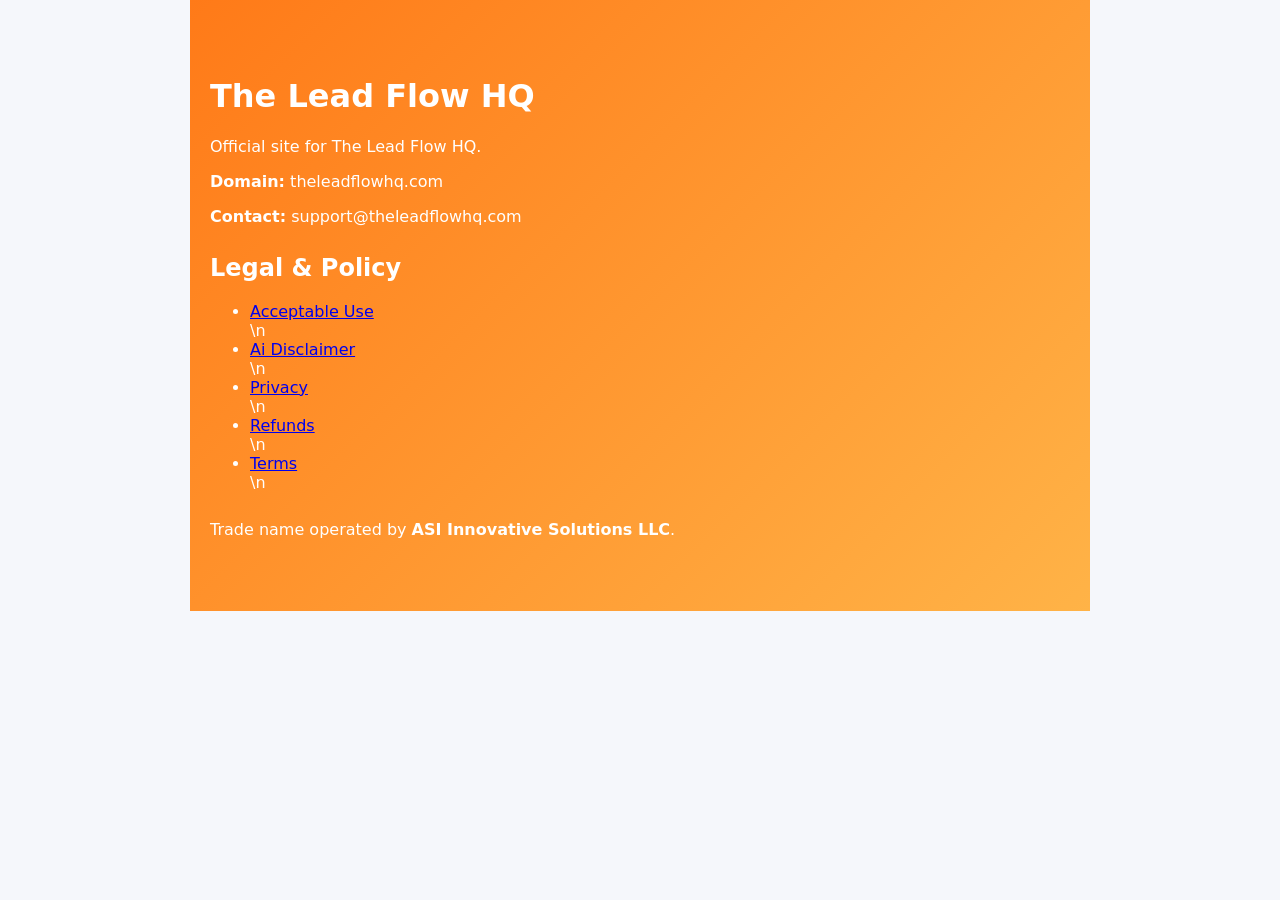
==== index.html @ bad64966 "chore: publish B14 site with legal pages" ====
<!doctype html>
<html lang="en">
<head>
  <meta charset="utf-8" />
  <meta name="viewport" content="width=device-width, initial-scale=1" />
  <title>The Lead Flow HQ</title>
  <meta name="description" content="The Lead Flow HQ official website." />
  <link rel="stylesheet" href="styles.css" />
</head>
<body>
  <main class="hero" style="max-width:900px;margin:0 auto;padding:56px 20px;">
    <h1>The Lead Flow HQ</h1>
    <p class="lead">Official site for The Lead Flow HQ.</p>
    <p><strong>Domain:</strong> theleadflowhq.com</p>
    <p><strong>Contact:</strong> support@theleadflowhq.com</p>
    <section style="margin-top:28px;">
      <h2>Legal & Policy</h2>
      <ul>
        <li><a href="acceptable-use.html">Acceptable Use</a></li>\n        <li><a href="ai-disclaimer.html">Ai Disclaimer</a></li>\n        <li><a href="privacy.html">Privacy</a></li>\n        <li><a href="refunds.html">Refunds</a></li>\n        <li><a href="terms.html">Terms</a></li>\n      </ul>
    </section>
    <section style="margin-top:28px;">
      <p>Trade name operated by <strong>ASI Innovative Solutions LLC</strong>.</p>
    </section>
  </main>
</body>
</html>
---- styles.css ----
:root {
  --bg: #f5f7fb;
  --dark: #0f172a;
  --accent: #ff7a18;
  --accent-2: #ffb347;
  --muted: #5c647a;
  --card: #ffffff;
}
* {
  box-sizing: border-box;
}
body {
  margin: 0;
  font-family: "Inter", "Segoe UI", system-ui, -apple-system, sans-serif;
  background: var(--bg);
  color: var(--dark);
}
.container {
  width: min(1100px, 92vw);
  margin: 0 auto;
}
.hero {
  background: linear-gradient(135deg, var(--accent) 0%, var(--accent-2) 100%);
  color: white;
  padding: 4rem 0 3rem;
}
.hero__inner {
  display: grid;
  grid-template-columns: repeat(auto-fit, minmax(260px, 1fr));
  gap: 2rem;
  align-items: center;
}
.hero__card {
  background: rgba(255, 255, 255, 0.12);
  border-radius: 1rem;
  padding: 1.5rem;
  backdrop-filter: blur(6px);
}
.hero__card ul {
  list-style: none;
  padding: 0;
  margin: 0;
}
.hero__card li + li {
  margin-top: 0.75rem;
}
.eyebrow {
  text-transform: uppercase;
  letter-spacing: 0.12em;
  font-size: 0.75rem;
  margin: 0 0 0.5rem;
  opacity: 0.85;
}
.lede {
  font-size: 1.2rem;
  line-height: 1.6;
  max-width: 48ch;
}
.cta-row {
  display: flex;
  gap: 0.75rem;
  flex-wrap: wrap;
  margin-top: 1.5rem;
}
.btn {
  display: inline-flex;
  align-items: center;
  justify-content: center;
  padding: 0.85rem 1.5rem;
  border-radius: 999px;
  font-weight: 600;
  background: white;
  color: var(--dark);
  text-decoration: none;
  border: 2px solid transparent;
}
.btn--ghost {
  background: transparent;
  color: white;
  border-color: rgba(255, 255, 255, 0.6);
}
.section {
  padding: 3.5rem 0;
}
.section--alt {
  background: white;
}
.cards {
  display: grid;
  grid-template-columns: repeat(auto-fit, minmax(220px, 1fr));
  gap: 1.5rem;
}
.cards article {
  background: white;
  border-radius: 1rem;
  padding: 1.5rem;
  box-shadow: 0 20px 40px rgb(15 23 42 / 0.08);
}
.cards ul {
  padding-left: 1.2rem;
}
.split {
  display: grid;
  gap: 2rem;
  grid-template-columns: repeat(auto-fit, minmax(280px, 1fr));
  align-items: start;
}
.panel {
  background: var(--card);
  border-radius: 1rem;
  padding: 1.5rem;
  box-shadow: 0 16px 30px rgb(15 23 42 / 0.08);
}
.panel ul {
  padding-left: 1.2rem;
}
.muted {
  color: var(--muted);
  font-size: 0.9rem;
}
.footer {
  background: var(--dark);
  color: white;
  padding: 2.5rem 0;
}
.footer__inner {
  display: flex;
  flex-wrap: wrap;
  justify-content: space-between;
  gap: 1rem;
  align-items: center;
}
.footer__nav {
  display: flex;
  gap: 1rem;
}
.footer__nav a {
  color: white;
  text-decoration: none;
  font-weight: 600;
}
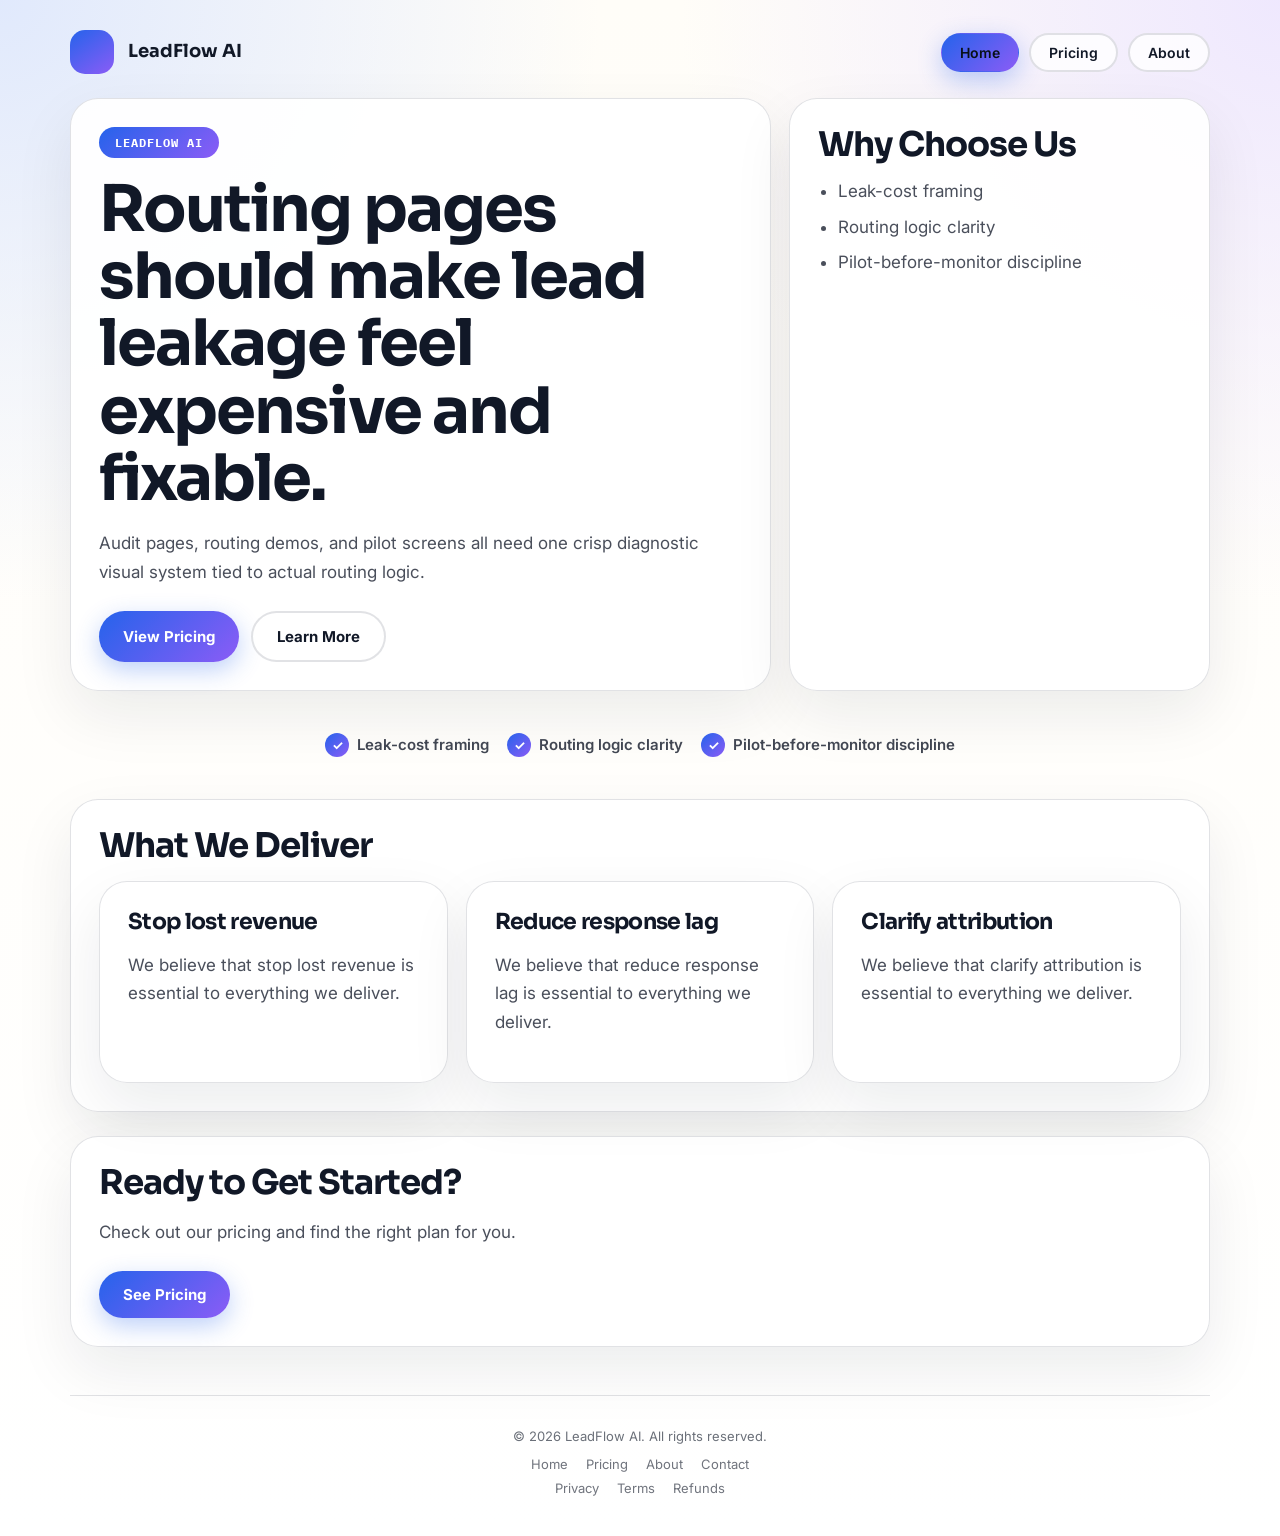
==== commit b3fc33b6: "Deploy professional site update — 2026-04-03T04:42:02Z" ====
--- a/index.html
+++ b/index.html
@@ -3,24 +3,77 @@
 <head>
   <meta charset="utf-8" />
   <meta name="viewport" content="width=device-width, initial-scale=1" />
-  <title>The Lead Flow HQ</title>
-  <meta name="description" content="The Lead Flow HQ official website." />
-  <link rel="stylesheet" href="styles.css" />
+  <title>LeadFlow AI | Home</title>
+  <meta name="description" content="Audit pages, routing demos, and pilot screens all need one crisp diagnostic visual system tied to actual routing logic." />
+  <meta property="og:title" content="LeadFlow AI | Home" />
+  <meta property="og:description" content="Audit pages, routing demos, and pilot screens all need one crisp diagnostic visual system tied to actual routing logic." />
+  <meta property="og:type" content="website" />
+  <meta property="og:url" content="https://theleadflowhq.com/" />
+  <link rel="preconnect" href="https://fonts.googleapis.com" /><link rel="preconnect" href="https://fonts.gstatic.com" crossorigin /><link href="https://fonts.googleapis.com/css2?family=Sora:wght@400;500;600;700;800&family=Inter:wght@400;500;600;700;800&family=IBM+Plex+Mono:wght@400;500;600;700;800&display=swap" rel="stylesheet" />
+  <link rel="stylesheet" href="./styles.css" />
+  
 </head>
 <body>
-  <main class="hero" style="max-width:900px;margin:0 auto;padding:56px 20px;">
-    <h1>The Lead Flow HQ</h1>
-    <p class="lead">Official site for The Lead Flow HQ.</p>
-    <p><strong>Domain:</strong> theleadflowhq.com</p>
-    <p><strong>Contact:</strong> support@theleadflowhq.com</p>
-    <section style="margin-top:28px;">
-      <h2>Legal & Policy</h2>
-      <ul>
-        <li><a href="acceptable-use.html">Acceptable Use</a></li>\n        <li><a href="ai-disclaimer.html">Ai Disclaimer</a></li>\n        <li><a href="privacy.html">Privacy</a></li>\n        <li><a href="refunds.html">Refunds</a></li>\n        <li><a href="terms.html">Terms</a></li>\n      </ul>
+  <main class="page">
+    <header class="header">
+      <a class="brand" href="./index.html">
+        <span class="brand-mark"></span>
+        <span class="brand-copy">
+          <strong>LeadFlow AI</strong>
+        </span>
+      </a>
+      <nav class="nav">
+        <a class='button primary' href='index.html'>Home</a>
+        <a class='button ghost' href='offer.html'>Pricing</a>
+        <a class='button ghost' href='channels.html'>About</a>
+      </nav>
+    </header>
+    
+    <section class="hero">
+      <article class="hero-card">
+        <div class="eyebrow">LeadFlow AI</div>
+        <h1>Routing pages should make lead leakage feel expensive and fixable.</h1>
+        <p>Audit pages, routing demos, and pilot screens all need one crisp diagnostic visual system tied to actual routing logic.</p>
+        <div class="actions">
+          <a class="button primary" href="./offer.html">View Pricing</a>
+          <a class="button ghost" href="./channels.html">Learn More</a>
+        </div>
+      </article>
+      <aside class="hero-card">
+        <h2>Why Choose Us</h2>
+        <ul><li>Leak-cost framing</li><li>Routing logic clarity</li><li>Pilot-before-monitor discipline</li></ul>
+      </aside>
     </section>
-    <section style="margin-top:28px;">
-      <p>Trade name operated by <strong>ASI Innovative Solutions LLC</strong>.</p>
+    <section class="trust-strip"><div class='trust-badge'><span class='trust-icon'>&#10003;</span> Leak-cost framing</div><div class='trust-badge'><span class='trust-icon'>&#10003;</span> Routing logic clarity</div><div class='trust-badge'><span class='trust-icon'>&#10003;</span> Pilot-before-monitor discipline</div></section>
+    <section class="panel" style="margin-top:24px;">
+      <h2>What We Deliver</h2>
+      <div class="grid-three" style="margin-top:18px;">
+        <article class='offer-card'><h3>Stop lost revenue</h3><p>We believe that stop lost revenue is essential to everything we deliver.</p></article><article class='offer-card'><h3>Reduce response lag</h3><p>We believe that reduce response lag is essential to everything we deliver.</p></article><article class='offer-card'><h3>Clarify attribution</h3><p>We believe that clarify attribution is essential to everything we deliver.</p></article>
+      </div>
     </section>
+    <section class="panel" style="margin-top:24px;">
+      <h2>Ready to Get Started?</h2>
+      <p>Check out our pricing and find the right plan for you.</p>
+      <div class="actions">
+        <a class="button primary" href="./offer.html">See Pricing</a>
+      </div>
+    </section>
+    
+    <footer class="site-footer">
+      <div class="footer-note">&copy; 2026 LeadFlow AI. All rights reserved.</div>
+      <div class="footer-links">
+        <a href="./index.html">Home</a>
+        <a href="./offer.html">Pricing</a>
+        <a href="./channels.html">About</a>
+        <a href='mailto:support@theleadflowhq.com'>Contact</a>
+      </div>
+      <div class="footer-links" style="margin-top:8px;">
+        <a href="./privacy.html">Privacy</a>
+        <a href="./terms.html">Terms</a>
+        <a href="./refunds.html">Refunds</a>
+      </div>
+    </footer>
   </main>
+  
 </body>
-</html>
+</html>
--- a/styles.css
+++ b/styles.css
@@ -1,141 +1,85 @@
+
 :root {
-  --bg: #f5f7fb;
-  --dark: #0f172a;
-  --accent: #ff7a18;
-  --accent-2: #ffb347;
-  --muted: #5c647a;
-  --card: #ffffff;
+  --primary: #2563EB;
+  --secondary: #8B5CF6;
+  --accent: #10B981;
+  --ink: #111827;
+  --surface: #F8FAFC;
+  --line: rgba(15, 23, 42, 0.12);
+  --display: 'Sora', 'Avenir Next', 'Segoe UI', sans-serif;
+  --body: 'Inter', 'Avenir Next', 'Segoe UI', sans-serif;
+  --accent-font: 'IBM Plex Mono', 'Avenir Next', 'Segoe UI', sans-serif;
 }
-* {
-  box-sizing: border-box;
-}
+* { box-sizing: border-box; }
 body {
   margin: 0;
-  font-family: "Inter", "Segoe UI", system-ui, -apple-system, sans-serif;
-  background: var(--bg);
-  color: var(--dark);
+  font-family: var(--body);
+  color: var(--ink);
+  background:
+    radial-gradient(circle at 0% 0%, color-mix(in srgb, var(--primary) 14%, white), transparent 30%),
+    radial-gradient(circle at 100% 0%, color-mix(in srgb, var(--secondary) 14%, white), transparent 30%),
+    linear-gradient(180deg, #fffdf8, #ffffff);
 }
-.container {
-  width: min(1100px, 92vw);
-  margin: 0 auto;
+a { color: inherit; }
+.page { max-width: 1180px; margin: 0 auto; padding: 24px 20px 40px; }
+.header { display: flex; flex-wrap: wrap; align-items: center; justify-content: space-between; gap: 12px; padding: 6px 0 24px; }
+.brand { display: flex; align-items: center; gap: 14px; text-decoration: none; }
+.brand-mark { width: 44px; height: 44px; border-radius: 15px; background: linear-gradient(145deg, var(--primary), var(--secondary)); flex-shrink: 0; }
+.brand-copy strong { display: block; font-family: var(--display); font-size: 18px; line-height: 1.2; }
+.nav { display: flex; flex-wrap: wrap; gap: 10px; }
+.nav a { border: 1px solid var(--line); border-radius: 999px; padding: 9px 18px; text-decoration: none; font-size: 14px; font-weight: 600; background: rgba(255,255,255,0.84); transition: all 0.2s ease; }
+.nav a:hover { background: var(--primary); color: white; border-color: var(--primary); }
+.nav a.button.primary { background: linear-gradient(135deg, var(--primary), var(--secondary)); color: #081018; border-color: transparent; }
+.hero,
+.grid-two,
+.grid-three,
+.offer-grid { display: grid; gap: 18px; }
+.hero { grid-template-columns: minmax(0, 1.25fr) minmax(280px, 0.75fr); align-items: stretch; }
+.grid-two { grid-template-columns: repeat(2, minmax(0, 1fr)); }
+.grid-three { grid-template-columns: repeat(3, minmax(0, 1fr)); }
+.offer-grid { grid-template-columns: repeat(auto-fit, minmax(260px, 1fr)); }
+.panel,
+.hero-card,
+.offer-card { border: 1px solid var(--line); border-radius: 28px; background: rgba(255,255,255,0.92); box-shadow: 0 24px 60px rgba(15,23,42,0.08); }
+.hero-card,
+.panel,
+.offer-card { padding: 28px; }
+.offer-card { transition: transform 0.2s ease, box-shadow 0.2s ease; }
+.offer-card:hover { transform: translateY(-4px); box-shadow: 0 32px 80px rgba(15,23,42,0.14); }
+.eyebrow { display: inline-flex; border-radius: 999px; padding: 8px 16px; background: linear-gradient(135deg, var(--primary), var(--secondary)); color: #fff; font-family: var(--accent-font); font-size: 12px; font-weight: 700; letter-spacing: 0.08em; text-transform: uppercase; }
+h1, h2, h3 { margin: 0; font-family: var(--display); line-height: 1.05; letter-spacing: -0.03em; }
+h1 { margin-top: 18px; font-size: clamp(36px, 6vw, 64px); max-width: 16ch; }
+h2 { font-size: clamp(24px, 4vw, 34px); }
+h3 { font-size: 22px; }
+p, li { color: color-mix(in srgb, var(--ink) 76%, white); line-height: 1.7; font-size: 17px; }
+.actions { display: flex; flex-wrap: wrap; gap: 12px; margin-top: 24px; }
+.button { display: inline-flex; align-items: center; justify-content: center; text-decoration: none; border-radius: 999px; padding: 14px 24px; font-weight: 700; font-size: 15px; cursor: pointer; border: none; transition: all 0.2s ease; }
+.button.primary { background: linear-gradient(135deg, var(--primary), var(--secondary)); color: #fff; box-shadow: 0 8px 24px color-mix(in srgb, var(--primary) 30%, transparent); }
+.button.primary:hover { transform: translateY(-2px); box-shadow: 0 12px 32px color-mix(in srgb, var(--primary) 40%, transparent); }
+.button.ghost { border: 2px solid var(--line); background: rgba(255,255,255,0.8); }
+.button.ghost:hover { border-color: var(--primary); color: var(--primary); }
+.trust-strip { display: flex; flex-wrap: wrap; gap: 18px; justify-content: center; margin-top: 24px; padding: 18px 0; }
+.trust-badge { display: flex; align-items: center; gap: 8px; font-size: 15px; font-weight: 600; color: color-mix(in srgb, var(--ink) 80%, white); }
+.trust-icon { display: inline-flex; align-items: center; justify-content: center; width: 24px; height: 24px; border-radius: 50%; background: linear-gradient(135deg, var(--primary), var(--secondary)); color: #fff; font-size: 13px; font-weight: 700; }
+.price { display: inline-block; margin: 16px 0 12px; padding: 10px 16px; border-radius: 999px; background: linear-gradient(135deg, color-mix(in srgb, var(--primary) 14%, white), color-mix(in srgb, var(--secondary) 14%, white)); font-family: var(--accent-font); font-size: 20px; font-weight: 700; letter-spacing: 0.02em; color: var(--ink); }
+.micro { font-size: 13px; color: color-mix(in srgb, var(--ink) 64%, white); }
+ul { margin: 14px 0 0; padding-left: 20px; }
+li + li { margin-top: 7px; }
+.site-footer { margin-top: 48px; padding: 32px 0 0; border-top: 1px solid var(--line); text-align: center; }
+.footer-note { font-size: 13px; color: color-mix(in srgb, var(--ink) 62%, white); }
+.footer-links { display: flex; flex-wrap: wrap; gap: 18px; justify-content: center; margin-top: 12px; }
+.footer-links a { font-size: 13px; color: color-mix(in srgb, var(--ink) 60%, white); text-decoration: none; }
+.footer-links a:hover { color: var(--primary); text-decoration: underline; }
+.checkout-tier { position: relative; }
+.buy-btn { width: 100%; font-size: 16px; padding: 16px 24px; }
+.buy-btn:disabled { opacity: 0.6; cursor: not-allowed; }
+@media (max-width: 960px) {
+  .hero, .grid-two, .grid-three { grid-template-columns: 1fr; }
+  h1 { max-width: none; }
 }
-.hero {
-  background: linear-gradient(135deg, var(--accent) 0%, var(--accent-2) 100%);
-  color: white;
-  padding: 4rem 0 3rem;
+@media (max-width: 720px) {
+  .page { padding: 18px 16px 32px; }
+  .hero-card, .panel, .offer-card { padding: 22px; border-radius: 24px; }
+  .button { width: 100%; }
+  .trust-strip { flex-direction: column; align-items: center; }
 }
-.hero__inner {
-  display: grid;
-  grid-template-columns: repeat(auto-fit, minmax(260px, 1fr));
-  gap: 2rem;
-  align-items: center;
-}
-.hero__card {
-  background: rgba(255, 255, 255, 0.12);
-  border-radius: 1rem;
-  padding: 1.5rem;
-  backdrop-filter: blur(6px);
-}
-.hero__card ul {
-  list-style: none;
-  padding: 0;
-  margin: 0;
-}
-.hero__card li + li {
-  margin-top: 0.75rem;
-}
-.eyebrow {
-  text-transform: uppercase;
-  letter-spacing: 0.12em;
-  font-size: 0.75rem;
-  margin: 0 0 0.5rem;
-  opacity: 0.85;
-}
-.lede {
-  font-size: 1.2rem;
-  line-height: 1.6;
-  max-width: 48ch;
-}
-.cta-row {
-  display: flex;
-  gap: 0.75rem;
-  flex-wrap: wrap;
-  margin-top: 1.5rem;
-}
-.btn {
-  display: inline-flex;
-  align-items: center;
-  justify-content: center;
-  padding: 0.85rem 1.5rem;
-  border-radius: 999px;
-  font-weight: 600;
-  background: white;
-  color: var(--dark);
-  text-decoration: none;
-  border: 2px solid transparent;
-}
-.btn--ghost {
-  background: transparent;
-  color: white;
-  border-color: rgba(255, 255, 255, 0.6);
-}
-.section {
-  padding: 3.5rem 0;
-}
-.section--alt {
-  background: white;
-}
-.cards {
-  display: grid;
-  grid-template-columns: repeat(auto-fit, minmax(220px, 1fr));
-  gap: 1.5rem;
-}
-.cards article {
-  background: white;
-  border-radius: 1rem;
-  padding: 1.5rem;
-  box-shadow: 0 20px 40px rgb(15 23 42 / 0.08);
-}
-.cards ul {
-  padding-left: 1.2rem;
-}
-.split {
-  display: grid;
-  gap: 2rem;
-  grid-template-columns: repeat(auto-fit, minmax(280px, 1fr));
-  align-items: start;
-}
-.panel {
-  background: var(--card);
-  border-radius: 1rem;
-  padding: 1.5rem;
-  box-shadow: 0 16px 30px rgb(15 23 42 / 0.08);
-}
-.panel ul {
-  padding-left: 1.2rem;
-}
-.muted {
-  color: var(--muted);
-  font-size: 0.9rem;
-}
-.footer {
-  background: var(--dark);
-  color: white;
-  padding: 2.5rem 0;
-}
-.footer__inner {
-  display: flex;
-  flex-wrap: wrap;
-  justify-content: space-between;
-  gap: 1rem;
-  align-items: center;
-}
-.footer__nav {
-  display: flex;
-  gap: 1rem;
-}
-.footer__nav a {
-  color: white;
-  text-decoration: none;
-  font-weight: 600;
-}
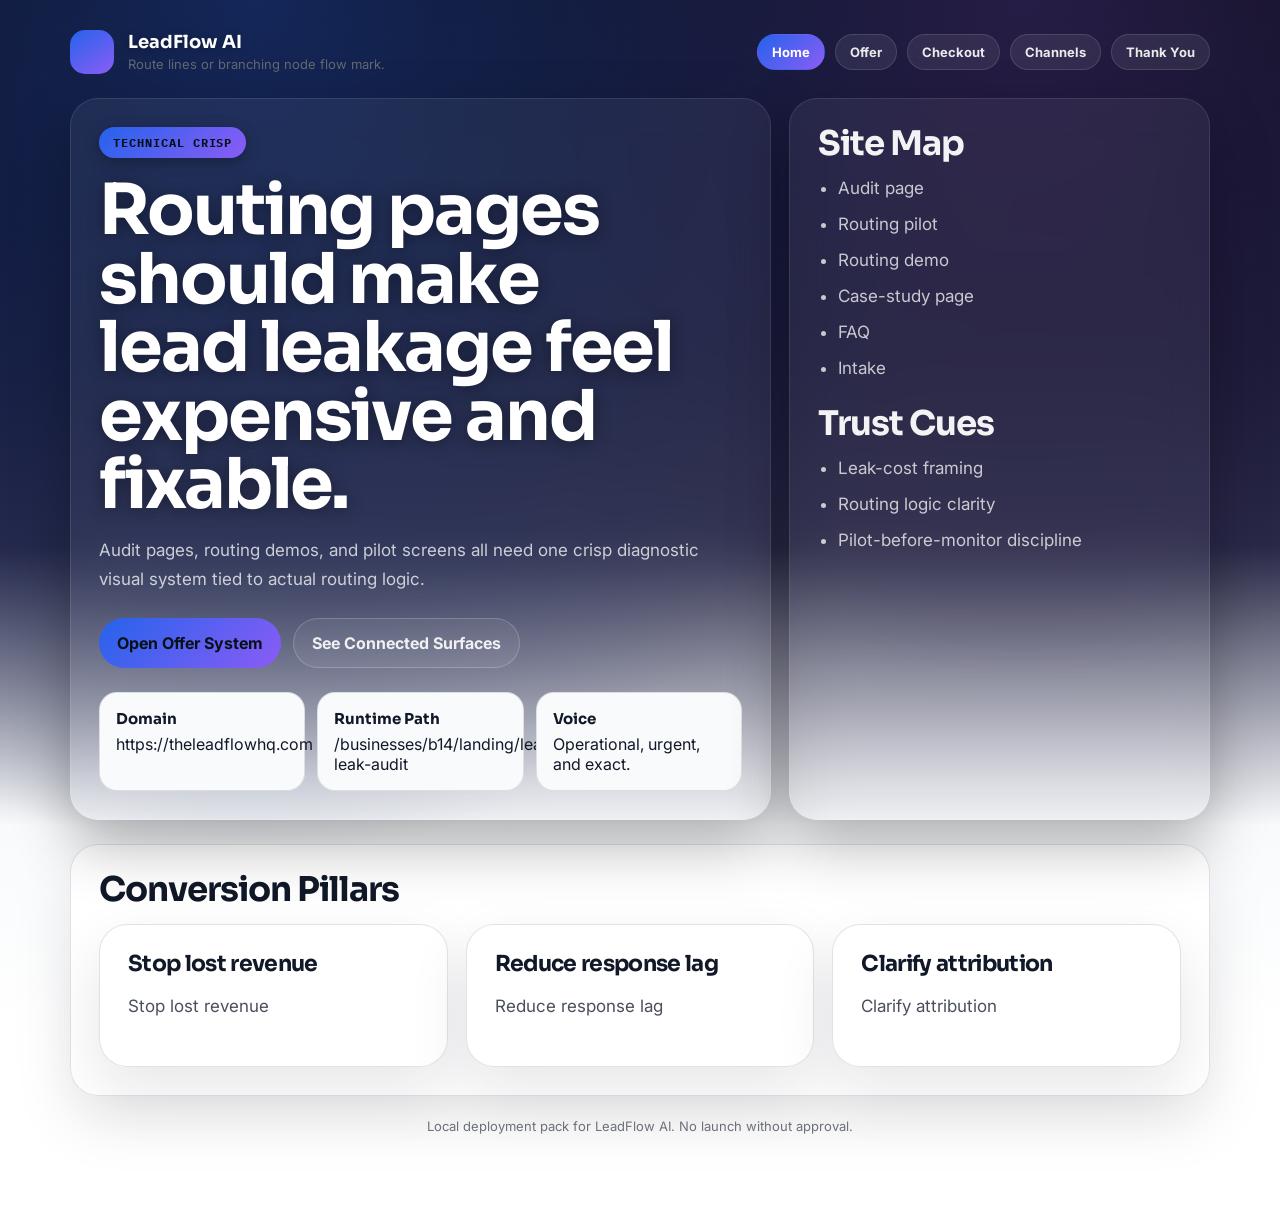
==== commit 865c6fcd: "Deploy theleadflowhq.com — ASI Network site update" ====
--- a/index.html
+++ b/index.html
@@ -1,17 +1,11 @@
 <!doctype html>
-<html lang="en">
+<html>
 <head>
   <meta charset="utf-8" />
   <meta name="viewport" content="width=device-width, initial-scale=1" />
   <title>LeadFlow AI | Home</title>
-  <meta name="description" content="Audit pages, routing demos, and pilot screens all need one crisp diagnostic visual system tied to actual routing logic." />
-  <meta property="og:title" content="LeadFlow AI | Home" />
-  <meta property="og:description" content="Audit pages, routing demos, and pilot screens all need one crisp diagnostic visual system tied to actual routing logic." />
-  <meta property="og:type" content="website" />
-  <meta property="og:url" content="https://theleadflowhq.com/" />
   <link rel="preconnect" href="https://fonts.googleapis.com" /><link rel="preconnect" href="https://fonts.gstatic.com" crossorigin /><link href="https://fonts.googleapis.com/css2?family=Sora:wght@400;500;600;700;800&family=Inter:wght@400;500;600;700;800&family=IBM+Plex+Mono:wght@400;500;600;700;800&display=swap" rel="stylesheet" />
   <link rel="stylesheet" href="./styles.css" />
-  
 </head>
 <body>
   <main class="page">
@@ -20,60 +14,90 @@
         <span class="brand-mark"></span>
         <span class="brand-copy">
           <strong>LeadFlow AI</strong>
+          <span>Route lines or branching node flow mark.</span>
         </span>
       </a>
       <nav class="nav">
         <a class='button primary' href='index.html'>Home</a>
-        <a class='button ghost' href='offer.html'>Pricing</a>
-        <a class='button ghost' href='channels.html'>About</a>
+        <a class='button ghost' href='offer.html'>Offer</a>
+        <a class='button ghost' href='checkout.html'>Checkout</a>
+        <a class='button ghost' href='channels.html'>Channels</a>
+        <a class='button ghost' href='thank-you.html'>Thank You</a>
       </nav>
     </header>
     
     <section class="hero">
       <article class="hero-card">
-        <div class="eyebrow">LeadFlow AI</div>
+        <div class="eyebrow">Technical Crisp</div>
         <h1>Routing pages should make lead leakage feel expensive and fixable.</h1>
         <p>Audit pages, routing demos, and pilot screens all need one crisp diagnostic visual system tied to actual routing logic.</p>
         <div class="actions">
-          <a class="button primary" href="./offer.html">View Pricing</a>
-          <a class="button ghost" href="./channels.html">Learn More</a>
+          <a class="button primary" href="./offer.html">Open Offer System</a>
+          <a class="button ghost" href="./channels.html">See Connected Surfaces</a>
+        </div>
+        <div class="meta">
+          <div class="meta-card">
+            <strong>Domain</strong>
+            <span>https://theleadflowhq.com</span>
+          </div>
+          <div class="meta-card">
+            <strong>Runtime Path</strong>
+            <span>/businesses/b14/landing/leadflow-leak-audit</span>
+          </div>
+          
+          <div class="meta-card">
+            <strong>Voice</strong>
+            <span>Operational, urgent, and exact.</span>
+          </div>
         </div>
       </article>
       <aside class="hero-card">
-        <h2>Why Choose Us</h2>
+        <h2>Site Map</h2>
+        <ul><li>Audit page</li><li>Routing pilot</li><li>Routing demo</li><li>Case-study page</li><li>FAQ</li><li>Intake</li></ul>
+        <h2 style="margin-top:24px;">Trust Cues</h2>
         <ul><li>Leak-cost framing</li><li>Routing logic clarity</li><li>Pilot-before-monitor discipline</li></ul>
       </aside>
     </section>
-    <section class="trust-strip"><div class='trust-badge'><span class='trust-icon'>&#10003;</span> Leak-cost framing</div><div class='trust-badge'><span class='trust-icon'>&#10003;</span> Routing logic clarity</div><div class='trust-badge'><span class='trust-icon'>&#10003;</span> Pilot-before-monitor discipline</div></section>
     <section class="panel" style="margin-top:24px;">
-      <h2>What We Deliver</h2>
+      <h2>Conversion Pillars</h2>
       <div class="grid-three" style="margin-top:18px;">
-        <article class='offer-card'><h3>Stop lost revenue</h3><p>We believe that stop lost revenue is essential to everything we deliver.</p></article><article class='offer-card'><h3>Reduce response lag</h3><p>We believe that reduce response lag is essential to everything we deliver.</p></article><article class='offer-card'><h3>Clarify attribution</h3><p>We believe that clarify attribution is essential to everything we deliver.</p></article>
-      </div>
-    </section>
-    <section class="panel" style="margin-top:24px;">
-      <h2>Ready to Get Started?</h2>
-      <p>Check out our pricing and find the right plan for you.</p>
-      <div class="actions">
-        <a class="button primary" href="./offer.html">See Pricing</a>
+        <article class='offer-card'><h3>Stop lost revenue</h3><p>Stop lost revenue</p></article><article class='offer-card'><h3>Reduce response lag</h3><p>Reduce response lag</p></article><article class='offer-card'><h3>Clarify attribution</h3><p>Clarify attribution</p></article>
       </div>
     </section>
     
-    <footer class="site-footer">
-      <div class="footer-note">&copy; 2026 LeadFlow AI. All rights reserved.</div>
-      <div class="footer-links">
-        <a href="./index.html">Home</a>
-        <a href="./offer.html">Pricing</a>
-        <a href="./channels.html">About</a>
-        <a href='mailto:support@theleadflowhq.com'>Contact</a>
-      </div>
-      <div class="footer-links" style="margin-top:8px;">
-        <a href="./privacy.html">Privacy</a>
-        <a href="./terms.html">Terms</a>
-        <a href="./refunds.html">Refunds</a>
-      </div>
-    </footer>
+    <div class="footer-note">Local deployment pack for LeadFlow AI. No launch without approval.</div>
   </main>
-  
+
+  <!-- ASI Analytics (lightweight, privacy-friendly) -->
+  <script>
+  (function(){
+    var bid = document.body.getAttribute('data-business-id') || 'unknown';
+    var page = location.pathname.split('/').pop() || 'index.html';
+    var key = 'asi_pv_' + bid;
+    try {
+      var data = JSON.parse(localStorage.getItem(key) || '{}');
+      data[page] = (data[page] || 0) + 1;
+      data._total = (data._total || 0) + 1;
+      data._last = new Date().toISOString();
+      data._ref = document.referrer || 'direct';
+      localStorage.setItem(key, JSON.stringify(data));
+    } catch(e) {}
+    // Beacon to analytics endpoint if configured
+    if (window.ASI_ANALYTICS_URL) {
+      var payload = JSON.stringify({
+        business_id: bid,
+        page: page,
+        referrer: document.referrer || 'direct',
+        timestamp: new Date().toISOString(),
+        ua: navigator.userAgent
+      });
+      try {
+        navigator.sendBeacon(window.ASI_ANALYTICS_URL, payload);
+      } catch(e) {
+        // Silent fail — analytics should never break the site
+      }
+    }
+  })();
+  </script>
 </body>
 </html>
--- a/styles.css
+++ b/styles.css
@@ -15,21 +15,21 @@
   margin: 0;
   font-family: var(--body);
   color: var(--ink);
-  background:
-    radial-gradient(circle at 0% 0%, color-mix(in srgb, var(--primary) 14%, white), transparent 30%),
-    radial-gradient(circle at 100% 0%, color-mix(in srgb, var(--secondary) 14%, white), transparent 30%),
-    linear-gradient(180deg, #fffdf8, #ffffff);
+  background: #0d0d1a;
+  background-image:
+    radial-gradient(ellipse at 20% 0%, color-mix(in srgb, var(--primary) 30%, #0d0d1a), transparent 50%),
+    radial-gradient(ellipse at 80% 0%, color-mix(in srgb, var(--secondary) 20%, #0d0d1a), transparent 40%),
+    linear-gradient(180deg, #0d0d1a 0%, #111128 15%, #1a1a35 30%, #2a2a48 45%, var(--surface) 68%, #ffffff 85%);
 }
 a { color: inherit; }
-.page { max-width: 1180px; margin: 0 auto; padding: 24px 20px 40px; }
+.page { max-width: 1180px; margin: 0 auto; padding: 24px 20px 80px; }
 .header { display: flex; flex-wrap: wrap; align-items: center; justify-content: space-between; gap: 12px; padding: 6px 0 24px; }
 .brand { display: flex; align-items: center; gap: 14px; text-decoration: none; }
-.brand-mark { width: 44px; height: 44px; border-radius: 15px; background: linear-gradient(145deg, var(--primary), var(--secondary)); flex-shrink: 0; }
-.brand-copy strong { display: block; font-family: var(--display); font-size: 18px; line-height: 1.2; }
+.brand-mark { width: 44px; height: 44px; border-radius: 15px; background: linear-gradient(145deg, var(--primary), var(--secondary)); }
+.brand-copy strong { display: block; font-family: var(--display); font-size: 18px; line-height: 1; }
+.brand-copy span { display: block; margin-top: 5px; font-size: 13px; color: color-mix(in srgb, var(--ink) 66%, white); }
 .nav { display: flex; flex-wrap: wrap; gap: 10px; }
-.nav a { border: 1px solid var(--line); border-radius: 999px; padding: 9px 18px; text-decoration: none; font-size: 14px; font-weight: 600; background: rgba(255,255,255,0.84); transition: all 0.2s ease; }
-.nav a:hover { background: var(--primary); color: white; border-color: var(--primary); }
-.nav a.button.primary { background: linear-gradient(135deg, var(--primary), var(--secondary)); color: #081018; border-color: transparent; }
+.nav a { border: 1px solid var(--line); border-radius: 999px; padding: 9px 14px; text-decoration: none; font-size: 13px; background: rgba(255,255,255,0.84); }
 .hero,
 .grid-two,
 .grid-three,
@@ -37,49 +37,56 @@
 .hero { grid-template-columns: minmax(0, 1.25fr) minmax(280px, 0.75fr); align-items: stretch; }
 .grid-two { grid-template-columns: repeat(2, minmax(0, 1fr)); }
 .grid-three { grid-template-columns: repeat(3, minmax(0, 1fr)); }
-.offer-grid { grid-template-columns: repeat(auto-fit, minmax(260px, 1fr)); }
+.offer-grid { grid-template-columns: repeat(auto-fit, minmax(240px, 1fr)); }
 .panel,
 .hero-card,
-.offer-card { border: 1px solid var(--line); border-radius: 28px; background: rgba(255,255,255,0.92); box-shadow: 0 24px 60px rgba(15,23,42,0.08); }
+.offer-card { border: 1px solid var(--line); border-radius: 28px; background: rgba(255,255,255,0.88); box-shadow: 0 24px 60px rgba(15,23,42,0.1); }
 .hero-card,
 .panel,
 .offer-card { padding: 28px; }
-.offer-card { transition: transform 0.2s ease, box-shadow 0.2s ease; }
-.offer-card:hover { transform: translateY(-4px); box-shadow: 0 32px 80px rgba(15,23,42,0.14); }
-.eyebrow { display: inline-flex; border-radius: 999px; padding: 8px 16px; background: linear-gradient(135deg, var(--primary), var(--secondary)); color: #fff; font-family: var(--accent-font); font-size: 12px; font-weight: 700; letter-spacing: 0.08em; text-transform: uppercase; }
-h1, h2, h3 { margin: 0; font-family: var(--display); line-height: 1.05; letter-spacing: -0.03em; }
-h1 { margin-top: 18px; font-size: clamp(36px, 6vw, 64px); max-width: 16ch; }
+.eyebrow { display: inline-flex; border-radius: 999px; padding: 8px 14px; background: linear-gradient(135deg, var(--primary), var(--secondary)); color: #081018; font-family: var(--accent-font); font-size: 12px; font-weight: 700; letter-spacing: 0.08em; text-transform: uppercase; }
+h1, h2, h3 { margin: 0; font-family: var(--display); line-height: 0.98; letter-spacing: -0.03em; }
+h1 { margin-top: 18px; font-size: clamp(40px, 7vw, 70px); max-width: 11ch; }
 h2 { font-size: clamp(24px, 4vw, 34px); }
 h3 { font-size: 22px; }
 p, li { color: color-mix(in srgb, var(--ink) 76%, white); line-height: 1.7; font-size: 17px; }
 .actions { display: flex; flex-wrap: wrap; gap: 12px; margin-top: 24px; }
-.button { display: inline-flex; align-items: center; justify-content: center; text-decoration: none; border-radius: 999px; padding: 14px 24px; font-weight: 700; font-size: 15px; cursor: pointer; border: none; transition: all 0.2s ease; }
-.button.primary { background: linear-gradient(135deg, var(--primary), var(--secondary)); color: #fff; box-shadow: 0 8px 24px color-mix(in srgb, var(--primary) 30%, transparent); }
-.button.primary:hover { transform: translateY(-2px); box-shadow: 0 12px 32px color-mix(in srgb, var(--primary) 40%, transparent); }
-.button.ghost { border: 2px solid var(--line); background: rgba(255,255,255,0.8); }
-.button.ghost:hover { border-color: var(--primary); color: var(--primary); }
-.trust-strip { display: flex; flex-wrap: wrap; gap: 18px; justify-content: center; margin-top: 24px; padding: 18px 0; }
-.trust-badge { display: flex; align-items: center; gap: 8px; font-size: 15px; font-weight: 600; color: color-mix(in srgb, var(--ink) 80%, white); }
-.trust-icon { display: inline-flex; align-items: center; justify-content: center; width: 24px; height: 24px; border-radius: 50%; background: linear-gradient(135deg, var(--primary), var(--secondary)); color: #fff; font-size: 13px; font-weight: 700; }
-.price { display: inline-block; margin: 16px 0 12px; padding: 10px 16px; border-radius: 999px; background: linear-gradient(135deg, color-mix(in srgb, var(--primary) 14%, white), color-mix(in srgb, var(--secondary) 14%, white)); font-family: var(--accent-font); font-size: 20px; font-weight: 700; letter-spacing: 0.02em; color: var(--ink); }
+.button { display: inline-flex; align-items: center; justify-content: center; text-decoration: none; border-radius: 999px; padding: 14px 18px; font-weight: 700; }
+.button.primary { background: linear-gradient(135deg, var(--primary), var(--secondary)); color: #081018; }
+.button.ghost { border: 1px solid var(--line); }
+.meta { display: grid; gap: 12px; grid-template-columns: repeat(3, minmax(0, 1fr)); margin-top: 24px; }
+.meta-card { border-radius: 18px; padding: 16px; background: color-mix(in srgb, var(--surface) 92%, white); border: 1px solid var(--line); }
+.meta-card strong { display: block; font-family: var(--display); font-size: 15px; margin-bottom: 6px; }
+.price { display: inline-block; margin: 16px 0 12px; padding: 8px 12px; border-radius: 999px; background: color-mix(in srgb, var(--accent) 18%, white); font-family: var(--accent-font); font-size: 14px; font-weight: 700; letter-spacing: 0.08em; text-transform: uppercase; }
 .micro { font-size: 13px; color: color-mix(in srgb, var(--ink) 64%, white); }
 ul { margin: 14px 0 0; padding-left: 20px; }
 li + li { margin-top: 7px; }
-.site-footer { margin-top: 48px; padding: 32px 0 0; border-top: 1px solid var(--line); text-align: center; }
-.footer-note { font-size: 13px; color: color-mix(in srgb, var(--ink) 62%, white); }
-.footer-links { display: flex; flex-wrap: wrap; gap: 18px; justify-content: center; margin-top: 12px; }
-.footer-links a { font-size: 13px; color: color-mix(in srgb, var(--ink) 60%, white); text-decoration: none; }
-.footer-links a:hover { color: var(--primary); text-decoration: underline; }
-.checkout-tier { position: relative; }
-.buy-btn { width: 100%; font-size: 16px; padding: 16px 24px; }
-.buy-btn:disabled { opacity: 0.6; cursor: not-allowed; }
+.footer-note { margin-top: 22px; font-size: 13px; text-align: center; color: color-mix(in srgb, var(--ink) 62%, white); }
 @media (max-width: 960px) {
-  .hero, .grid-two, .grid-three { grid-template-columns: 1fr; }
+  .hero, .grid-two, .grid-three, .meta { grid-template-columns: 1fr; }
   h1 { max-width: none; }
 }
 @media (max-width: 720px) {
-  .page { padding: 18px 16px 32px; }
+  .page { padding: 18px 16px 72px; }
   .hero-card, .panel, .offer-card { padding: 22px; border-radius: 24px; }
   .button { width: 100%; }
-  .trust-strip { flex-direction: column; align-items: center; }
 }
+
+/* ── Dark hero treatment (particles visible) ── */
+.page { position: relative; z-index: 2; }
+.header { position: relative; z-index: 3; }
+.header .brand-copy strong { color: #fff; text-shadow: 0 1px 8px rgba(0,0,0,0.3); }
+.header .nav a { background: rgba(255,255,255,0.08); color: rgba(255,255,255,0.9); border-color: rgba(255,255,255,0.12); }
+.header .nav a:hover { background: var(--primary); color: #fff; border-color: var(--primary); }
+.header .nav a.button.primary { background: linear-gradient(135deg, var(--primary), var(--secondary)); color: #fff; border-color: transparent; }
+.hero-card { background: rgba(255,255,255,0.06); backdrop-filter: blur(20px); -webkit-backdrop-filter: blur(20px); border-color: rgba(255,255,255,0.1); box-shadow: 0 24px 60px rgba(0,0,0,0.3); }
+.hero-card h1 { color: #fff; text-shadow: 0 2px 16px rgba(0,0,0,0.4); }
+.hero-card h2, .hero-card h3 { color: rgba(255,255,255,0.95); }
+.hero-card p, .hero-card li { color: rgba(255,255,255,0.75) !important; }
+.hero-card .eyebrow { box-shadow: 0 4px 16px rgba(0,0,0,0.3); }
+.hero-card .button.ghost { color: rgba(255,255,255,0.9); border-color: rgba(255,255,255,0.2); background: rgba(255,255,255,0.06); }
+.hero-card .button.ghost:hover { border-color: var(--primary); color: #fff; background: rgba(255,255,255,0.1); }
+.hero-card a { color: rgba(255,255,255,0.85); }
+.hero-card ul { padding-left: 20px; }
+.trust-strip { background: rgba(255,255,255,0.04); border-radius: 16px; margin-left: -8px; margin-right: -8px; padding: 18px 24px; backdrop-filter: blur(8px); -webkit-backdrop-filter: blur(8px); }
+.trust-badge { color: rgba(255,255,255,0.85); }
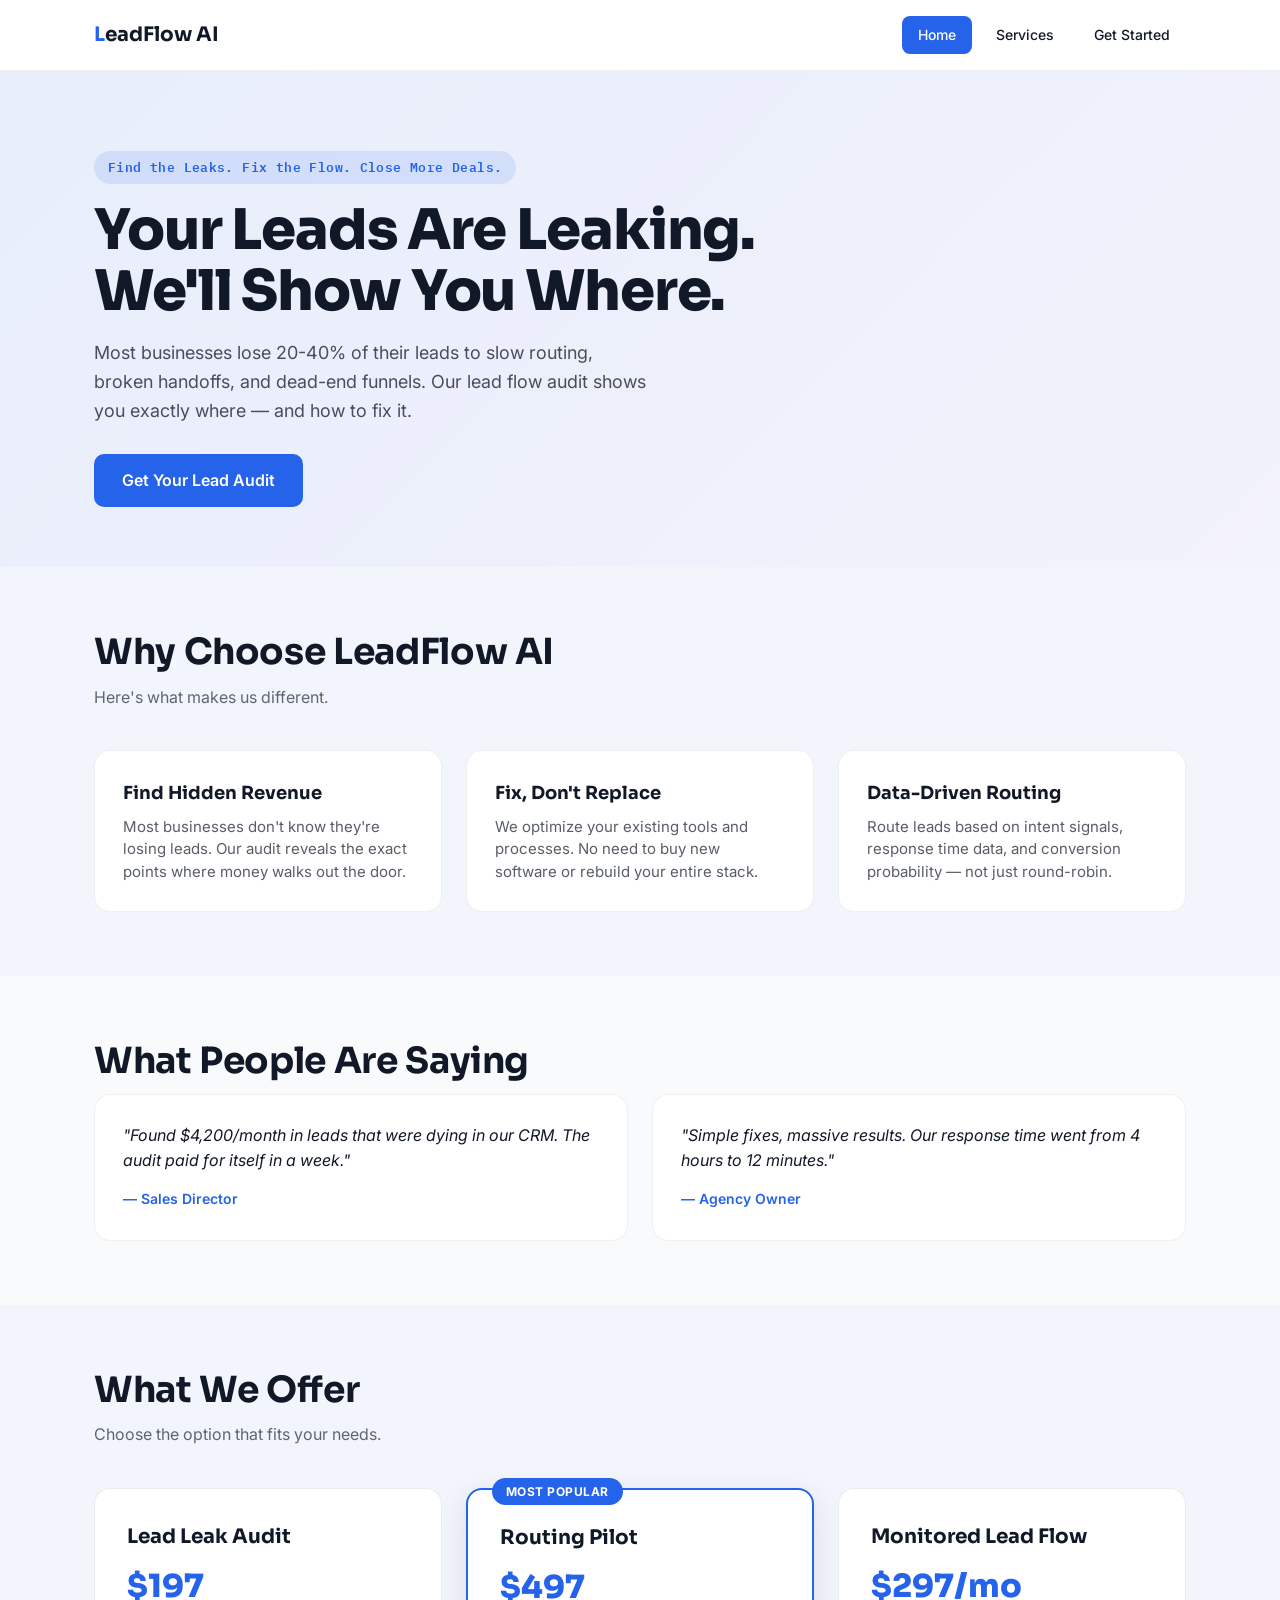
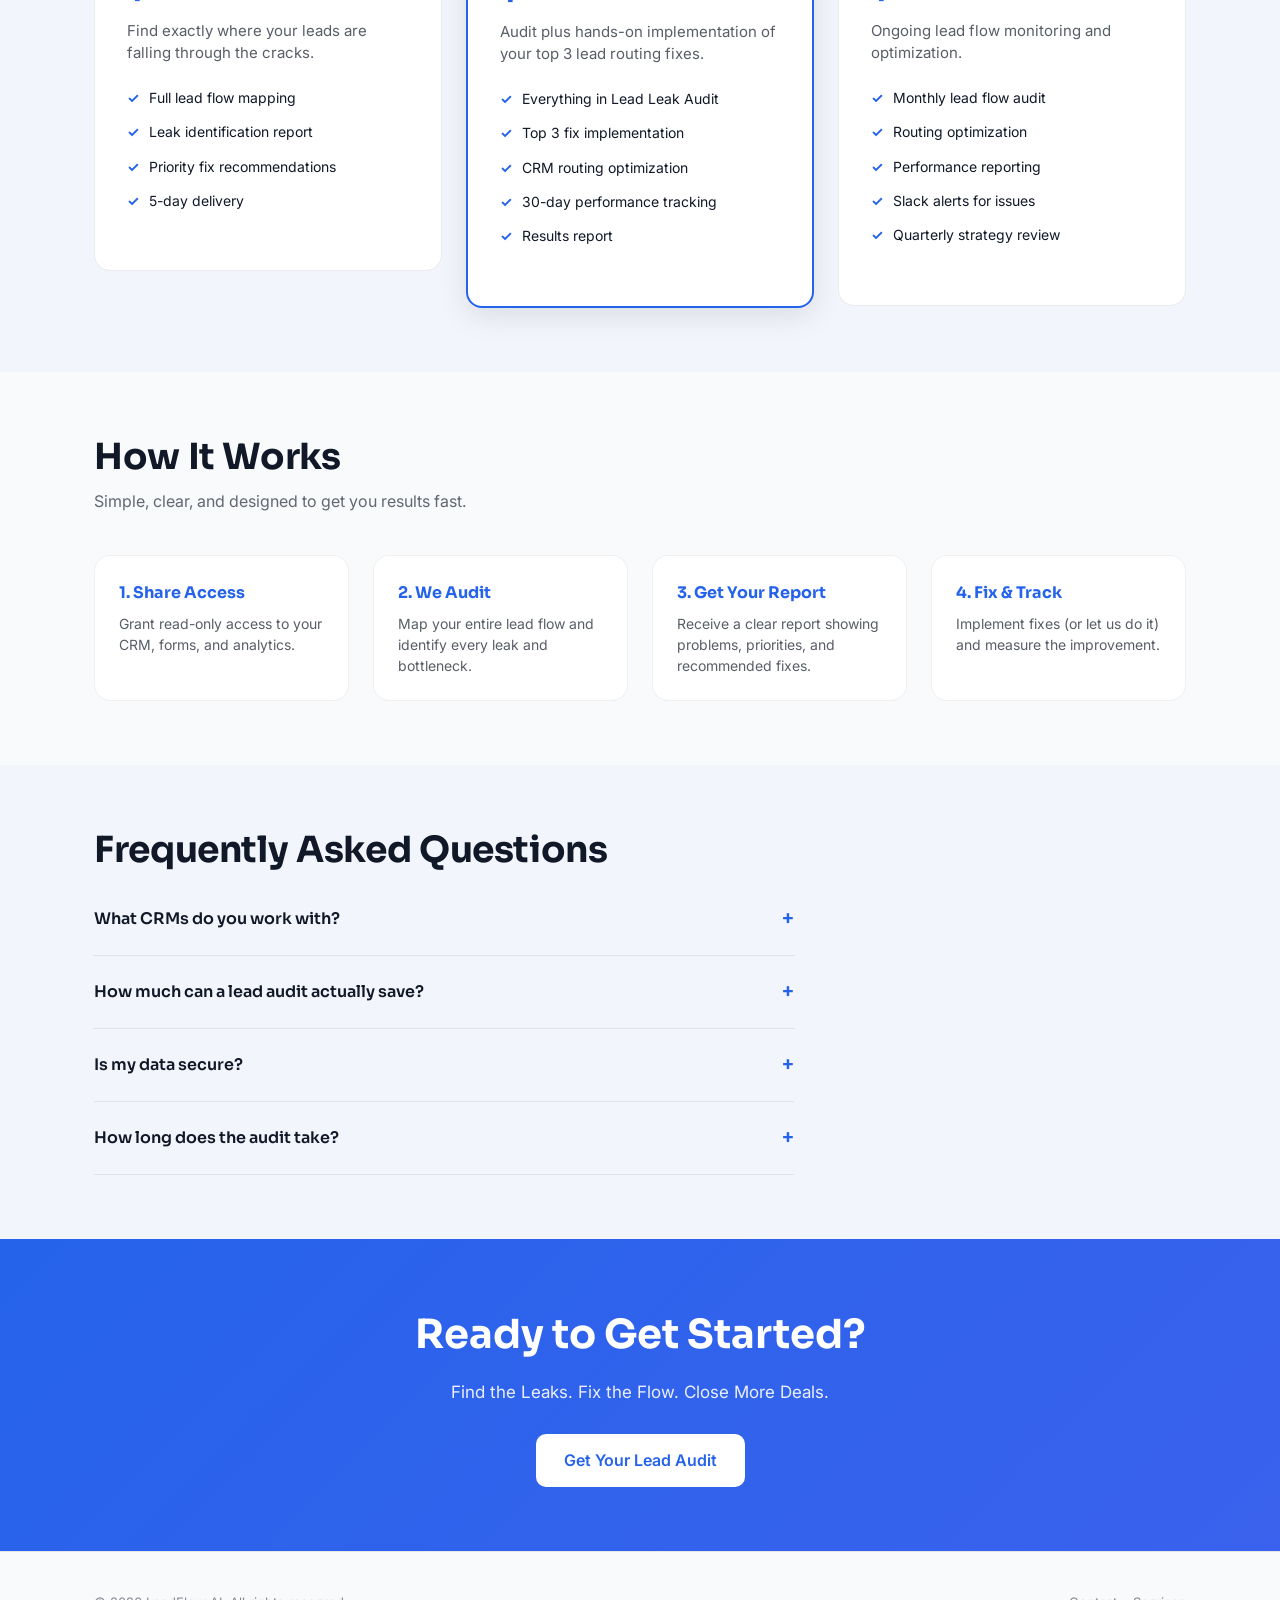
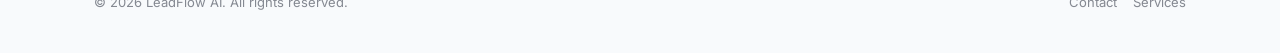
==== commit 1ba19282: "Deploy theleadflowhq.com — ASI Network site update" ====
--- a/index.html
+++ b/index.html
@@ -1,102 +1,194 @@
-<!doctype html>
-<html>
+<!DOCTYPE html>
+<html lang="en">
 <head>
-  <meta charset="utf-8" />
-  <meta name="viewport" content="width=device-width, initial-scale=1" />
-  <title>LeadFlow AI | Home</title>
-  <link rel="preconnect" href="https://fonts.googleapis.com" /><link rel="preconnect" href="https://fonts.gstatic.com" crossorigin /><link href="https://fonts.googleapis.com/css2?family=Sora:wght@400;500;600;700;800&family=Inter:wght@400;500;600;700;800&family=IBM+Plex+Mono:wght@400;500;600;700;800&display=swap" rel="stylesheet" />
-  <link rel="stylesheet" href="./styles.css" />
+  <meta charset="utf-8">
+  <meta name="viewport" content="width=device-width, initial-scale=1">
+  <title>Home | LeadFlow AI</title>
+  <meta name="description" content="Lead routing audits and optimization services. We find where your leads are falling through the cracks and build systems to route them faster to close.">
+  <meta property="og:title" content="Home | LeadFlow AI">
+  <meta property="og:description" content="Lead routing audits and optimization services. We find where your leads are falling through the cracks and build systems to route them faster to close.">
+  <meta property="og:type" content="website">
+  <meta property="og:url" content="https://theleadflowhq.com/">
+  <meta name="twitter:card" content="summary">
+  <meta name="twitter:title" content="Home | LeadFlow AI">
+  <meta name="twitter:description" content="Lead routing audits and optimization services. We find where your leads are falling through the cracks and build systems to route them faster to close.">
+  <link rel="preconnect" href="https://fonts.googleapis.com">
+  <link rel="preconnect" href="https://fonts.gstatic.com" crossorigin>
+  <link href="https://fonts.googleapis.com/css2?family=Sora:wght@400;500;600;700;800&family=Inter:wght@400;500;600;700;800&family=IBM+Plex+Mono:wght@400;500;600;700;800&display=swap" rel="stylesheet">
+  <link rel="stylesheet" href="./styles.css">
 </head>
-<body>
-  <main class="page">
-    <header class="header">
-      <a class="brand" href="./index.html">
-        <span class="brand-mark"></span>
-        <span class="brand-copy">
-          <strong>LeadFlow AI</strong>
-          <span>Route lines or branching node flow mark.</span>
-        </span>
-      </a>
-      <nav class="nav">
-        <a class='button primary' href='index.html'>Home</a>
-        <a class='button ghost' href='offer.html'>Offer</a>
-        <a class='button ghost' href='checkout.html'>Checkout</a>
-        <a class='button ghost' href='channels.html'>Channels</a>
-        <a class='button ghost' href='thank-you.html'>Thank You</a>
+<body data-business-id="b14">
+  <header class="site-header">
+    <div class="container">
+      <a href="./index.html" class="logo"><span>L</span>eadFlow AI</a>
+      <nav class="nav-links">
+    <a href="./index.html" class="active">Home</a>
+    <a href="./offer.html">Services</a>
+    <a href="./checkout.html">Get Started</a>
       </nav>
-    </header>
-    
-    <section class="hero">
-      <article class="hero-card">
-        <div class="eyebrow">Technical Crisp</div>
-        <h1>Routing pages should make lead leakage feel expensive and fixable.</h1>
-        <p>Audit pages, routing demos, and pilot screens all need one crisp diagnostic visual system tied to actual routing logic.</p>
-        <div class="actions">
-          <a class="button primary" href="./offer.html">Open Offer System</a>
-          <a class="button ghost" href="./channels.html">See Connected Surfaces</a>
+    </div>
+  </header>
+  <section class="hero-section">
+    <div class="container">
+      <div class="hero-content">
+        <div class="hero-badge">Find the Leaks. Fix the Flow. Close More Deals.</div>
+        <h1>Your Leads Are Leaking. We&#x27;ll Show You Where.</h1>
+        <p>Most businesses lose 20-40% of their leads to slow routing, broken handoffs, and dead-end funnels. Our lead flow audit shows you exactly where — and how to fix it.</p>
+        <div class="btn-group">
+          <a href="./offer.html" class="btn btn-primary">Get Your Lead Audit</a>
         </div>
-        <div class="meta">
-          <div class="meta-card">
-            <strong>Domain</strong>
-            <span>https://theleadflowhq.com</span>
-          </div>
-          <div class="meta-card">
-            <strong>Runtime Path</strong>
-            <span>/businesses/b14/landing/leadflow-leak-audit</span>
-          </div>
-          
-          <div class="meta-card">
-            <strong>Voice</strong>
-            <span>Operational, urgent, and exact.</span>
-          </div>
+      </div>
+    </div>
+  </section>
+  <section class="section section-alt">
+    <div class="container">
+      <h2 class="section-title">Why Choose LeadFlow AI</h2>
+      <p class="section-subtitle">Here's what makes us different.</p>
+      <div class="features-grid">
+        <div class="feature-card">
+          <h3>Find Hidden Revenue</h3>
+          <p>Most businesses don&#x27;t know they&#x27;re losing leads. Our audit reveals the exact points where money walks out the door.</p>
         </div>
-      </article>
-      <aside class="hero-card">
-        <h2>Site Map</h2>
-        <ul><li>Audit page</li><li>Routing pilot</li><li>Routing demo</li><li>Case-study page</li><li>FAQ</li><li>Intake</li></ul>
-        <h2 style="margin-top:24px;">Trust Cues</h2>
-        <ul><li>Leak-cost framing</li><li>Routing logic clarity</li><li>Pilot-before-monitor discipline</li></ul>
-      </aside>
-    </section>
-    <section class="panel" style="margin-top:24px;">
-      <h2>Conversion Pillars</h2>
-      <div class="grid-three" style="margin-top:18px;">
-        <article class='offer-card'><h3>Stop lost revenue</h3><p>Stop lost revenue</p></article><article class='offer-card'><h3>Reduce response lag</h3><p>Reduce response lag</p></article><article class='offer-card'><h3>Clarify attribution</h3><p>Clarify attribution</p></article>
+        <div class="feature-card">
+          <h3>Fix, Don&#x27;t Replace</h3>
+          <p>We optimize your existing tools and processes. No need to buy new software or rebuild your entire stack.</p>
+        </div>
+        <div class="feature-card">
+          <h3>Data-Driven Routing</h3>
+          <p>Route leads based on intent signals, response time data, and conversion probability — not just round-robin.</p>
+        </div>
       </div>
-    </section>
-    
-    <div class="footer-note">Local deployment pack for LeadFlow AI. No launch without approval.</div>
-  </main>
-
-  <!-- ASI Analytics (lightweight, privacy-friendly) -->
+    </div>
+  </section>
+  <section class="section">
+    <div class="container">
+      <h2 class="section-title">What People Are Saying</h2>
+      <div class="proof-grid">
+        <div class="proof-card">
+          <blockquote>"Found $4,200/month in leads that were dying in our CRM. The audit paid for itself in a week."</blockquote>
+          <cite>— Sales Director</cite>
+        </div>
+        <div class="proof-card">
+          <blockquote>"Simple fixes, massive results. Our response time went from 4 hours to 12 minutes."</blockquote>
+          <cite>— Agency Owner</cite>
+        </div>
+      </div>
+    </div>
+  </section>
+  <section class="section  section-alt">
+    <div class="container">
+      <h2 class="section-title">What We Offer</h2>
+      <p class="section-subtitle">Choose the option that fits your needs.</p>
+      <div class="offers-grid">
+        <div class="offer-card">
+          <h3>Lead Leak Audit</h3>
+          <div class="offer-price">$197</div>
+          <p>Find exactly where your leads are falling through the cracks.</p>
+          <ul>
+          <li>Full lead flow mapping</li>
+          <li>Leak identification report</li>
+          <li>Priority fix recommendations</li>
+          <li>5-day delivery</li>
+          </ul>
+        </div>
+        <div class="offer-card featured">
+          <h3>Routing Pilot</h3>
+          <div class="offer-price">$497</div>
+          <p>Audit plus hands-on implementation of your top 3 lead routing fixes.</p>
+          <ul>
+          <li>Everything in Lead Leak Audit</li>
+          <li>Top 3 fix implementation</li>
+          <li>CRM routing optimization</li>
+          <li>30-day performance tracking</li>
+          <li>Results report</li>
+          </ul>
+        </div>
+        <div class="offer-card">
+          <h3>Monitored Lead Flow</h3>
+          <div class="offer-price">$297/mo</div>
+          <p>Ongoing lead flow monitoring and optimization.</p>
+          <ul>
+          <li>Monthly lead flow audit</li>
+          <li>Routing optimization</li>
+          <li>Performance reporting</li>
+          <li>Slack alerts for issues</li>
+          <li>Quarterly strategy review</li>
+          </ul>
+        </div>
+      </div>
+    </div>
+  </section>
+  <section class="section">
+    <div class="container">
+      <h2 class="section-title">How It Works</h2>
+      <p class="section-subtitle">Simple, clear, and designed to get you results fast.</p>
+      <div class="process-grid">
+        <div class="process-step">
+          <h3>1. Share Access</h3>
+          <p>Grant read-only access to your CRM, forms, and analytics.</p>
+        </div>
+        <div class="process-step">
+          <h3>2. We Audit</h3>
+          <p>Map your entire lead flow and identify every leak and bottleneck.</p>
+        </div>
+        <div class="process-step">
+          <h3>3. Get Your Report</h3>
+          <p>Receive a clear report showing problems, priorities, and recommended fixes.</p>
+        </div>
+        <div class="process-step">
+          <h3>4. Fix &amp; Track</h3>
+          <p>Implement fixes (or let us do it) and measure the improvement.</p>
+        </div>
+      </div>
+    </div>
+  </section>
+  <section class="section section-alt">
+    <div class="container">
+      <h2 class="section-title">Frequently Asked Questions</h2>
+      <div class="faq-list">
+        <details class="faq-item">
+          <summary>What CRMs do you work with?</summary>
+          <p>HubSpot, Salesforce, Pipedrive, Close, GoHighLevel, and most major CRMs. If you use something else, ask us.</p>
+        </details>
+        <details class="faq-item">
+          <summary>How much can a lead audit actually save?</summary>
+          <p>Most clients recover 15-30% more revenue from existing traffic. The exact amount depends on your current leak severity.</p>
+        </details>
+        <details class="faq-item">
+          <summary>Is my data secure?</summary>
+          <p>We use read-only access, encrypted connections, and delete all data after the engagement. NDA available upon request.</p>
+        </details>
+        <details class="faq-item">
+          <summary>How long does the audit take?</summary>
+          <p>5 business days from receiving access. Routing Pilot implementations take an additional 2-3 weeks.</p>
+        </details>
+      </div>
+    </div>
+  </section>
+  <section class="cta-section">
+    <div class="container">
+      <h2>Ready to Get Started?</h2>
+      <p>Find the Leaks. Fix the Flow. Close More Deals.</p>
+      <a href="./offer.html" class="btn btn-primary">Get Your Lead Audit</a>
+    </div>
+  </section>
+  <footer class="site-footer">
+    <div class="container">
+      <div class="footer-content">
+        <p>&copy; 2026 LeadFlow AI. All rights reserved.</p>
+        <div class="footer-links">
+          <a href="mailto:support@theleadflowhq.com">Contact</a>
+          <a href="./offer.html">Services</a>
+        </div>
+      </div>
+    </div>
+  </footer>
   <script>
   (function(){
-    var bid = document.body.getAttribute('data-business-id') || 'unknown';
-    var page = location.pathname.split('/').pop() || 'index.html';
-    var key = 'asi_pv_' + bid;
-    try {
-      var data = JSON.parse(localStorage.getItem(key) || '{}');
-      data[page] = (data[page] || 0) + 1;
-      data._total = (data._total || 0) + 1;
-      data._last = new Date().toISOString();
-      data._ref = document.referrer || 'direct';
-      localStorage.setItem(key, JSON.stringify(data));
-    } catch(e) {}
-    // Beacon to analytics endpoint if configured
-    if (window.ASI_ANALYTICS_URL) {
-      var payload = JSON.stringify({
-        business_id: bid,
-        page: page,
-        referrer: document.referrer || 'direct',
-        timestamp: new Date().toISOString(),
-        ua: navigator.userAgent
-      });
-      try {
-        navigator.sendBeacon(window.ASI_ANALYTICS_URL, payload);
-      } catch(e) {
-        // Silent fail — analytics should never break the site
-      }
-    }
+    var bid='b14',page=location.pathname.split('/').pop()||'index.html';
+    var key='asi_pv_'+bid;
+    try{var d=JSON.parse(localStorage.getItem(key)||'{}');d[page]=(d[page]||0)+1;d._total=(d._total||0)+1;d._last=new Date().toISOString();d._ref=document.referrer||'direct';localStorage.setItem(key,JSON.stringify(d));}catch(e){}
+    if(window.ASI_ANALYTICS_URL){try{navigator.sendBeacon(window.ASI_ANALYTICS_URL,JSON.stringify({business_id:bid,page:page,referrer:document.referrer||'direct',timestamp:new Date().toISOString(),ua:navigator.userAgent}));}catch(e){}}
   })();
   </script>
 </body>
--- a/styles.css
+++ b/styles.css
@@ -1,92 +1,176 @@
-
 :root {
   --primary: #2563EB;
   --secondary: #8B5CF6;
   --accent: #10B981;
   --ink: #111827;
   --surface: #F8FAFC;
-  --line: rgba(15, 23, 42, 0.12);
-  --display: 'Sora', 'Avenir Next', 'Segoe UI', sans-serif;
-  --body: 'Inter', 'Avenir Next', 'Segoe UI', sans-serif;
-  --accent-font: 'IBM Plex Mono', 'Avenir Next', 'Segoe UI', sans-serif;
+  --display: 'Sora', system-ui, sans-serif;
+  --body: 'Inter', system-ui, sans-serif;
+  --accent-font: 'IBM Plex Mono', system-ui, sans-serif;
 }
-* { box-sizing: border-box; }
-body {
-  margin: 0;
-  font-family: var(--body);
-  color: var(--ink);
-  background: #0d0d1a;
-  background-image:
-    radial-gradient(ellipse at 20% 0%, color-mix(in srgb, var(--primary) 30%, #0d0d1a), transparent 50%),
-    radial-gradient(ellipse at 80% 0%, color-mix(in srgb, var(--secondary) 20%, #0d0d1a), transparent 40%),
-    linear-gradient(180deg, #0d0d1a 0%, #111128 15%, #1a1a35 30%, #2a2a48 45%, var(--surface) 68%, #ffffff 85%);
+*{box-sizing:border-box;margin:0;padding:0;}
+body{
+  font-family:var(--body);color:var(--ink);background:var(--surface);
+  line-height:1.6;-webkit-font-smoothing:antialiased;
 }
-a { color: inherit; }
-.page { max-width: 1180px; margin: 0 auto; padding: 24px 20px 80px; }
-.header { display: flex; flex-wrap: wrap; align-items: center; justify-content: space-between; gap: 12px; padding: 6px 0 24px; }
-.brand { display: flex; align-items: center; gap: 14px; text-decoration: none; }
-.brand-mark { width: 44px; height: 44px; border-radius: 15px; background: linear-gradient(145deg, var(--primary), var(--secondary)); }
-.brand-copy strong { display: block; font-family: var(--display); font-size: 18px; line-height: 1; }
-.brand-copy span { display: block; margin-top: 5px; font-size: 13px; color: color-mix(in srgb, var(--ink) 66%, white); }
-.nav { display: flex; flex-wrap: wrap; gap: 10px; }
-.nav a { border: 1px solid var(--line); border-radius: 999px; padding: 9px 14px; text-decoration: none; font-size: 13px; background: rgba(255,255,255,0.84); }
-.hero,
-.grid-two,
-.grid-three,
-.offer-grid { display: grid; gap: 18px; }
-.hero { grid-template-columns: minmax(0, 1.25fr) minmax(280px, 0.75fr); align-items: stretch; }
-.grid-two { grid-template-columns: repeat(2, minmax(0, 1fr)); }
-.grid-three { grid-template-columns: repeat(3, minmax(0, 1fr)); }
-.offer-grid { grid-template-columns: repeat(auto-fit, minmax(240px, 1fr)); }
-.panel,
-.hero-card,
-.offer-card { border: 1px solid var(--line); border-radius: 28px; background: rgba(255,255,255,0.88); box-shadow: 0 24px 60px rgba(15,23,42,0.1); }
-.hero-card,
-.panel,
-.offer-card { padding: 28px; }
-.eyebrow { display: inline-flex; border-radius: 999px; padding: 8px 14px; background: linear-gradient(135deg, var(--primary), var(--secondary)); color: #081018; font-family: var(--accent-font); font-size: 12px; font-weight: 700; letter-spacing: 0.08em; text-transform: uppercase; }
-h1, h2, h3 { margin: 0; font-family: var(--display); line-height: 0.98; letter-spacing: -0.03em; }
-h1 { margin-top: 18px; font-size: clamp(40px, 7vw, 70px); max-width: 11ch; }
-h2 { font-size: clamp(24px, 4vw, 34px); }
-h3 { font-size: 22px; }
-p, li { color: color-mix(in srgb, var(--ink) 76%, white); line-height: 1.7; font-size: 17px; }
-.actions { display: flex; flex-wrap: wrap; gap: 12px; margin-top: 24px; }
-.button { display: inline-flex; align-items: center; justify-content: center; text-decoration: none; border-radius: 999px; padding: 14px 18px; font-weight: 700; }
-.button.primary { background: linear-gradient(135deg, var(--primary), var(--secondary)); color: #081018; }
-.button.ghost { border: 1px solid var(--line); }
-.meta { display: grid; gap: 12px; grid-template-columns: repeat(3, minmax(0, 1fr)); margin-top: 24px; }
-.meta-card { border-radius: 18px; padding: 16px; background: color-mix(in srgb, var(--surface) 92%, white); border: 1px solid var(--line); }
-.meta-card strong { display: block; font-family: var(--display); font-size: 15px; margin-bottom: 6px; }
-.price { display: inline-block; margin: 16px 0 12px; padding: 8px 12px; border-radius: 999px; background: color-mix(in srgb, var(--accent) 18%, white); font-family: var(--accent-font); font-size: 14px; font-weight: 700; letter-spacing: 0.08em; text-transform: uppercase; }
-.micro { font-size: 13px; color: color-mix(in srgb, var(--ink) 64%, white); }
-ul { margin: 14px 0 0; padding-left: 20px; }
-li + li { margin-top: 7px; }
-.footer-note { margin-top: 22px; font-size: 13px; text-align: center; color: color-mix(in srgb, var(--ink) 62%, white); }
-@media (max-width: 960px) {
-  .hero, .grid-two, .grid-three, .meta { grid-template-columns: 1fr; }
-  h1 { max-width: none; }
+a{color:var(--primary);text-decoration:none;}
+a:hover{text-decoration:underline;}
+img{max-width:100%;height:auto;}
+
+/* Layout */
+.container{max-width:1140px;margin:0 auto;padding:0 24px;}
+
+/* Header */
+.site-header{
+  padding:16px 0;border-bottom:1px solid rgba(0,0,0,0.06);
+  background:rgba(255,255,255,0.95);backdrop-filter:blur(10px);
+  position:sticky;top:0;z-index:100;
 }
-@media (max-width: 720px) {
-  .page { padding: 18px 16px 72px; }
-  .hero-card, .panel, .offer-card { padding: 22px; border-radius: 24px; }
-  .button { width: 100%; }
+.site-header .container{display:flex;align-items:center;justify-content:space-between;gap:16px;flex-wrap:wrap;}
+.logo{font-family:var(--display);font-size:20px;font-weight:700;color:var(--ink);text-decoration:none;}
+.logo:hover{text-decoration:none;}
+.logo span{color:var(--primary);}
+.nav-links{display:flex;gap:8px;align-items:center;flex-wrap:wrap;}
+.nav-links a{
+  padding:8px 16px;border-radius:8px;font-size:14px;font-weight:500;
+  color:var(--ink);text-decoration:none;transition:all .2s;
 }
+.nav-links a:hover{background:rgba(0,0,0,0.04);text-decoration:none;}
+.nav-links a.active{background:var(--primary);color:#fff;}
 
-/* ── Dark hero treatment (particles visible) ── */
-.page { position: relative; z-index: 2; }
-.header { position: relative; z-index: 3; }
-.header .brand-copy strong { color: #fff; text-shadow: 0 1px 8px rgba(0,0,0,0.3); }
-.header .nav a { background: rgba(255,255,255,0.08); color: rgba(255,255,255,0.9); border-color: rgba(255,255,255,0.12); }
-.header .nav a:hover { background: var(--primary); color: #fff; border-color: var(--primary); }
-.header .nav a.button.primary { background: linear-gradient(135deg, var(--primary), var(--secondary)); color: #fff; border-color: transparent; }
-.hero-card { background: rgba(255,255,255,0.06); backdrop-filter: blur(20px); -webkit-backdrop-filter: blur(20px); border-color: rgba(255,255,255,0.1); box-shadow: 0 24px 60px rgba(0,0,0,0.3); }
-.hero-card h1 { color: #fff; text-shadow: 0 2px 16px rgba(0,0,0,0.4); }
-.hero-card h2, .hero-card h3 { color: rgba(255,255,255,0.95); }
-.hero-card p, .hero-card li { color: rgba(255,255,255,0.75) !important; }
-.hero-card .eyebrow { box-shadow: 0 4px 16px rgba(0,0,0,0.3); }
-.hero-card .button.ghost { color: rgba(255,255,255,0.9); border-color: rgba(255,255,255,0.2); background: rgba(255,255,255,0.06); }
-.hero-card .button.ghost:hover { border-color: var(--primary); color: #fff; background: rgba(255,255,255,0.1); }
-.hero-card a { color: rgba(255,255,255,0.85); }
-.hero-card ul { padding-left: 20px; }
-.trust-strip { background: rgba(255,255,255,0.04); border-radius: 16px; margin-left: -8px; margin-right: -8px; padding: 18px 24px; backdrop-filter: blur(8px); -webkit-backdrop-filter: blur(8px); }
-.trust-badge { color: rgba(255,255,255,0.85); }
+/* Hero */
+.hero-section{
+  padding:80px 0 60px;
+  background:linear-gradient(135deg,
+    color-mix(in srgb, var(--primary) 8%, var(--surface)),
+    color-mix(in srgb, var(--secondary) 5%, var(--surface)));
+}
+.hero-content{max-width:680px;}
+.hero-badge{
+  display:inline-block;padding:6px 14px;border-radius:100px;
+  background:color-mix(in srgb, var(--primary) 12%, transparent);
+  color:var(--primary);font-size:13px;font-weight:600;
+  font-family:var(--accent-font);letter-spacing:0.03em;margin-bottom:16px;
+}
+.hero-content h1{
+  font-family:var(--display);font-size:clamp(32px,5vw,56px);
+  font-weight:800;line-height:1.08;letter-spacing:-0.02em;margin-bottom:18px;color:var(--ink);
+}
+.hero-content p{font-size:18px;line-height:1.6;color:color-mix(in srgb,var(--ink) 75%,transparent);max-width:560px;margin-bottom:28px;}
+.btn{
+  display:inline-block;padding:14px 28px;border-radius:10px;
+  font-size:16px;font-weight:600;text-decoration:none;transition:all .2s;cursor:pointer;border:none;
+}
+.btn:hover{text-decoration:none;transform:translateY(-1px);box-shadow:0 4px 16px rgba(0,0,0,0.12);}
+.btn-primary{background:var(--primary);color:#fff;}
+.btn-secondary{background:transparent;color:var(--primary);border:2px solid var(--primary);}
+.btn-group{display:flex;gap:12px;flex-wrap:wrap;}
+
+/* Sections */
+.section{padding:64px 0;}
+.section-alt{background:color-mix(in srgb,var(--primary) 3%,var(--surface));}
+.section-title{
+  font-family:var(--display);font-size:clamp(24px,3.5vw,36px);
+  font-weight:700;line-height:1.15;letter-spacing:-0.01em;margin-bottom:12px;
+}
+.section-subtitle{font-size:16px;color:color-mix(in srgb,var(--ink) 65%,transparent);max-width:560px;margin-bottom:40px;}
+
+/* Feature grid */
+.features-grid{display:grid;grid-template-columns:repeat(auto-fit,minmax(300px,1fr));gap:24px;}
+.feature-card{
+  padding:28px;border-radius:16px;background:#fff;
+  border:1px solid rgba(0,0,0,0.06);transition:box-shadow .2s;
+}
+.feature-card:hover{box-shadow:0 8px 30px rgba(0,0,0,0.08);}
+.feature-card h3{font-family:var(--display);font-size:18px;font-weight:700;margin-bottom:8px;}
+.feature-card p{font-size:15px;color:color-mix(in srgb,var(--ink) 70%,transparent);line-height:1.5;}
+
+/* Offer cards */
+.offers-grid{display:grid;grid-template-columns:repeat(auto-fit,minmax(280px,1fr));gap:24px;align-items:start;}
+.offer-card{
+  padding:32px;border-radius:16px;background:#fff;
+  border:1px solid rgba(0,0,0,0.08);position:relative;
+}
+.offer-card.featured{border:2px solid var(--primary);box-shadow:0 8px 30px rgba(0,0,0,0.1);}
+.offer-card.featured::before{
+  content:'Most Popular';position:absolute;top:-12px;left:24px;
+  padding:4px 14px;border-radius:100px;background:var(--primary);color:#fff;
+  font-size:12px;font-weight:700;letter-spacing:0.04em;text-transform:uppercase;
+}
+.offer-card h3{font-family:var(--display);font-size:20px;font-weight:700;margin-bottom:4px;}
+.offer-price{font-size:32px;font-weight:800;color:var(--primary);font-family:var(--display);margin:8px 0;}
+.offer-card>p{font-size:15px;color:color-mix(in srgb,var(--ink) 70%,transparent);margin-bottom:16px;line-height:1.5;}
+.offer-card ul{list-style:none;margin-bottom:20px;}
+.offer-card ul li{padding:6px 0;font-size:14px;color:var(--ink);position:relative;padding-left:22px;}
+.offer-card ul li::before{content:'✓';position:absolute;left:0;color:var(--primary);font-weight:700;}
+.offer-card .btn{width:100%;text-align:center;}
+
+/* Process */
+.process-grid{display:grid;grid-template-columns:repeat(auto-fit,minmax(220px,1fr));gap:24px;counter-reset:process;}
+.process-step{padding:24px;border-radius:16px;background:#fff;border:1px solid rgba(0,0,0,0.06);}
+.process-step h3{font-family:var(--display);font-size:16px;font-weight:700;margin-bottom:8px;color:var(--primary);}
+.process-step p{font-size:14px;color:color-mix(in srgb,var(--ink) 70%,transparent);line-height:1.5;}
+
+/* FAQ */
+.faq-list{max-width:700px;}
+.faq-item{border-bottom:1px solid rgba(0,0,0,0.08);padding:20px 0;}
+.faq-item summary{
+  font-family:var(--display);font-size:16px;font-weight:600;cursor:pointer;
+  list-style:none;display:flex;justify-content:space-between;align-items:center;
+}
+.faq-item summary::after{content:'+';font-size:20px;color:var(--primary);transition:transform .2s;}
+.faq-item[open] summary::after{content:'−';}
+.faq-item p{margin-top:12px;font-size:15px;color:color-mix(in srgb,var(--ink) 75%,transparent);line-height:1.6;}
+
+/* Proof */
+.proof-grid{display:grid;grid-template-columns:repeat(auto-fit,minmax(300px,1fr));gap:24px;}
+.proof-card{padding:28px;border-radius:16px;background:#fff;border:1px solid rgba(0,0,0,0.06);}
+.proof-card blockquote{font-size:16px;font-style:italic;line-height:1.6;color:var(--ink);margin-bottom:12px;}
+.proof-card cite{font-size:14px;font-weight:600;color:var(--primary);font-style:normal;}
+
+/* CTA Footer */
+.cta-section{
+  padding:64px 0;text-align:center;
+  background:linear-gradient(135deg,var(--primary),color-mix(in srgb,var(--primary) 80%,var(--secondary)));
+  color:#fff;
+}
+.cta-section h2{font-family:var(--display);font-size:clamp(24px,4vw,40px);font-weight:700;margin-bottom:12px;color:#fff;}
+.cta-section p{font-size:17px;opacity:.9;margin-bottom:28px;max-width:500px;margin-left:auto;margin-right:auto;}
+.cta-section .btn-primary{background:#fff;color:var(--primary);}
+
+/* Footer */
+.site-footer{padding:40px 0;border-top:1px solid rgba(0,0,0,0.08);}
+.footer-content{display:flex;justify-content:space-between;align-items:center;flex-wrap:wrap;gap:16px;}
+.footer-content p{font-size:13px;color:color-mix(in srgb,var(--ink) 50%,transparent);}
+.footer-links{display:flex;gap:16px;}
+.footer-links a{font-size:13px;color:color-mix(in srgb,var(--ink) 50%,transparent);}
+.footer-links a:hover{color:var(--primary);}
+
+/* Network grid (B0 only) */
+.network-grid{display:grid;grid-template-columns:repeat(auto-fit,minmax(300px,1fr));gap:20px;}
+.network-card{
+  padding:24px;border-radius:16px;background:#fff;
+  border:1px solid rgba(0,0,0,0.06);transition:all .2s;
+}
+.network-card:hover{box-shadow:0 8px 30px rgba(0,0,0,0.08);transform:translateY(-2px);}
+.network-card h3{font-family:var(--display);font-size:17px;font-weight:700;margin-bottom:4px;}
+.network-card p{font-size:14px;color:color-mix(in srgb,var(--ink) 65%,transparent);margin-bottom:12px;}
+.network-card a{font-size:14px;font-weight:600;}
+
+/* Email capture */
+.email-form{display:flex;gap:10px;flex-wrap:wrap;max-width:460px;}
+.email-form input{
+  flex:1;min-width:200px;padding:12px 16px;border:2px solid rgba(0,0,0,0.1);
+  border-radius:10px;font-size:15px;font-family:var(--body);
+}
+.email-form input:focus{outline:none;border-color:var(--primary);}
+
+/* Responsive */
+@media(max-width:768px){
+  .hero-section{padding:48px 0 40px;}
+  .hero-content h1{font-size:28px;}
+  .features-grid,.offers-grid,.process-grid,.proof-grid,.network-grid{grid-template-columns:1fr;}
+  .nav-links{gap:4px;}
+  .nav-links a{padding:6px 10px;font-size:13px;}
+  .footer-content{flex-direction:column;text-align:center;}
+}
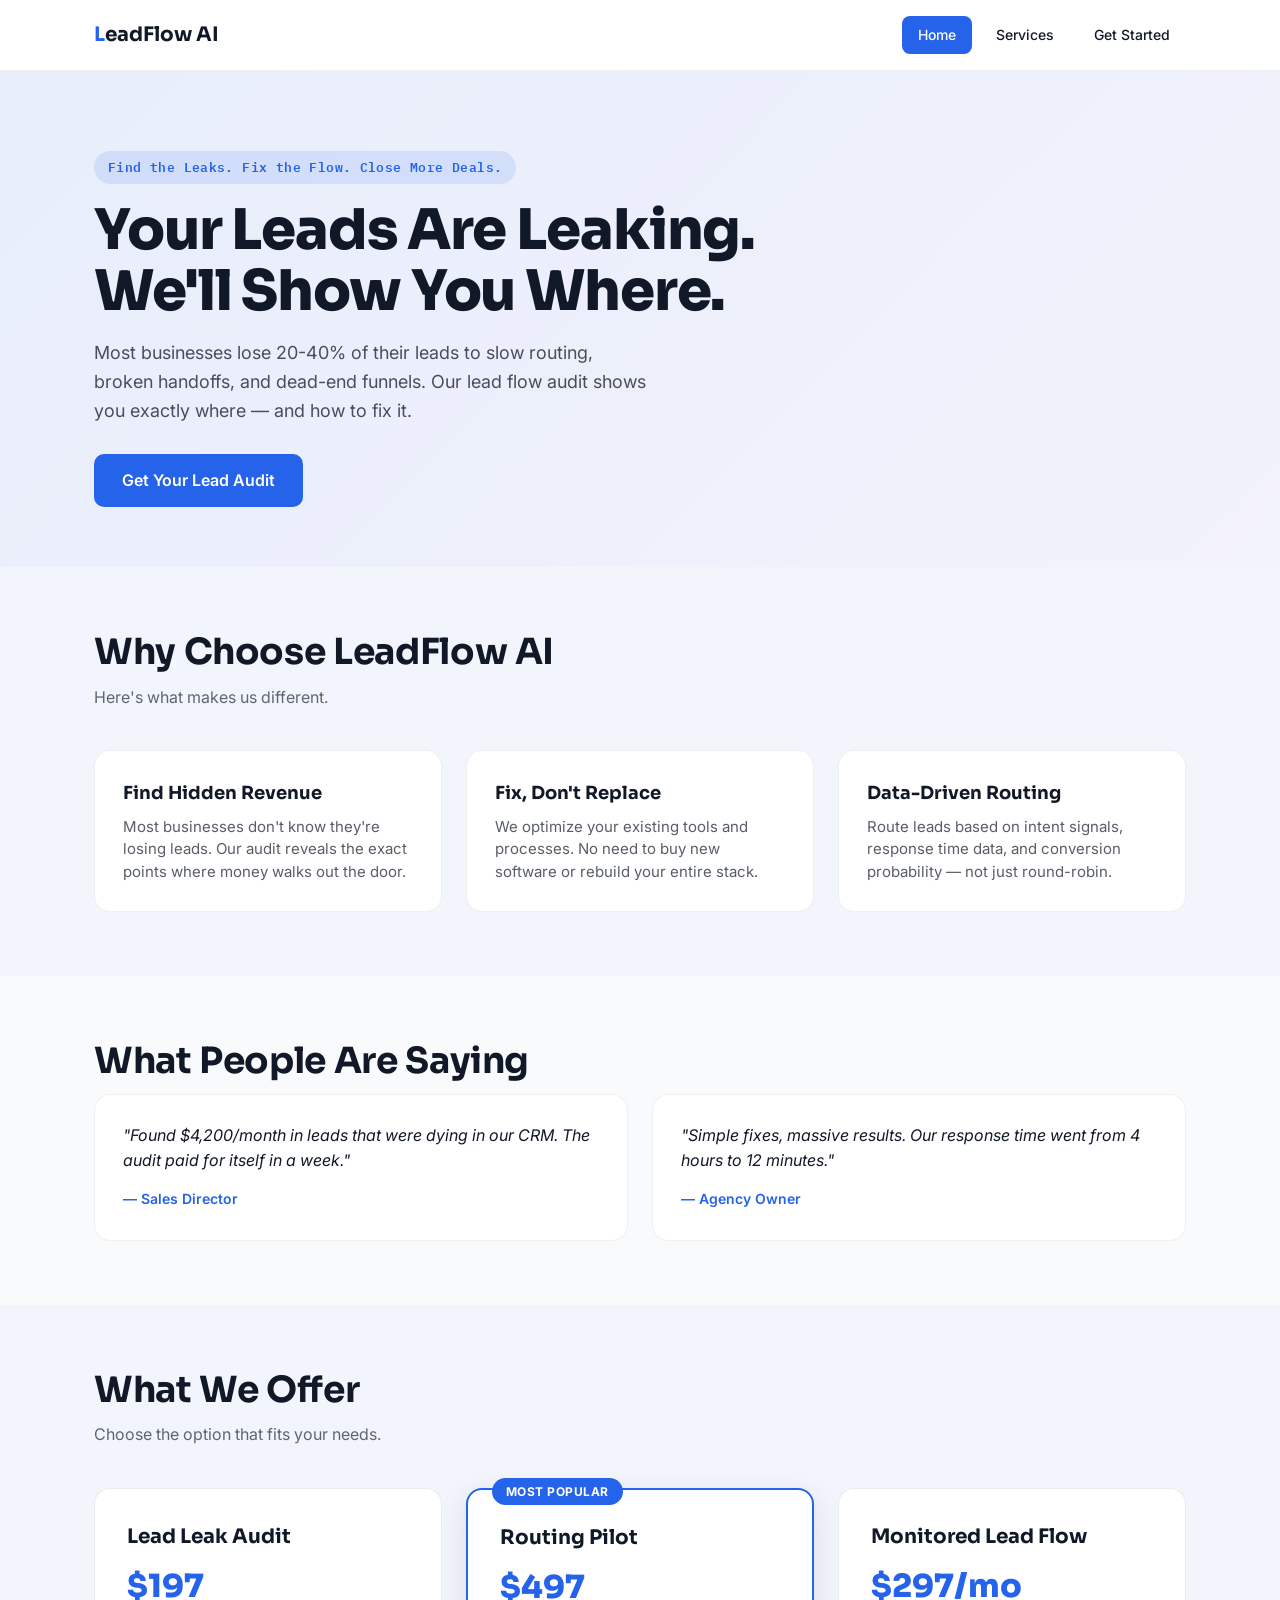
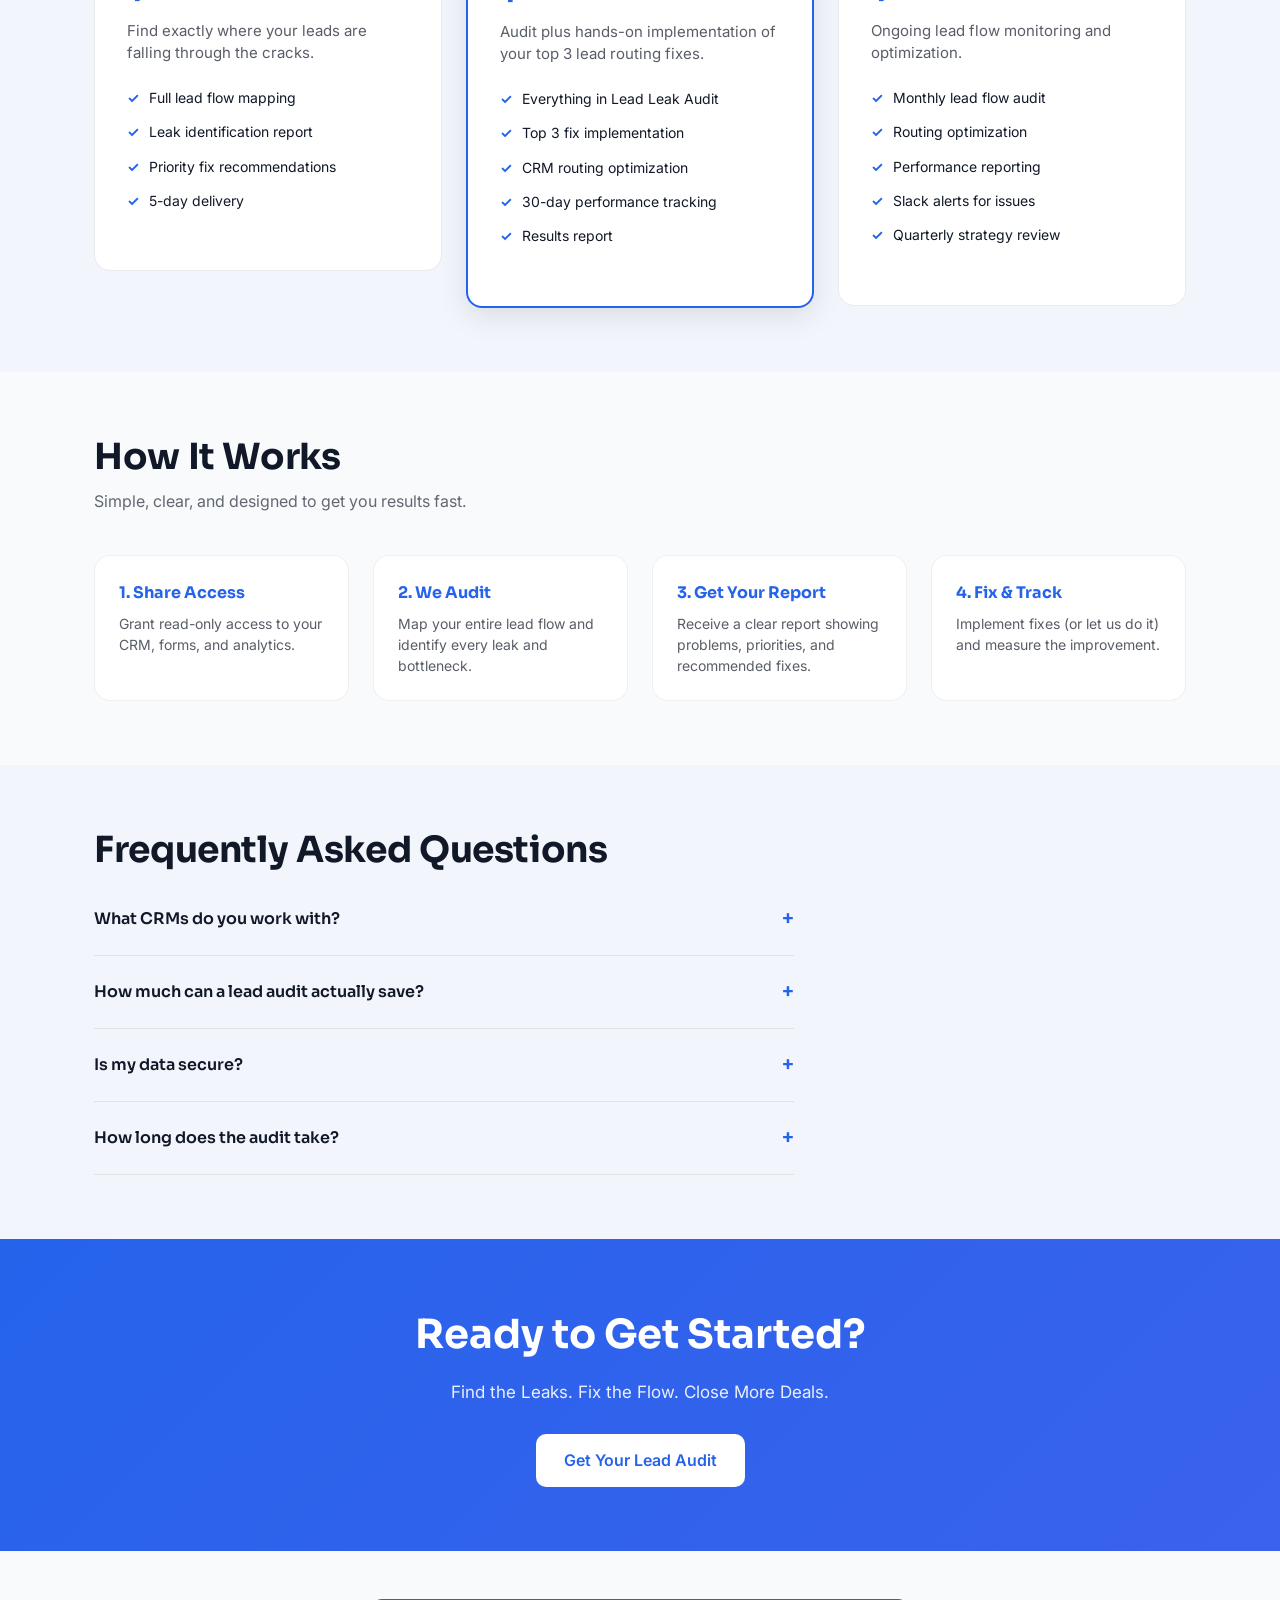
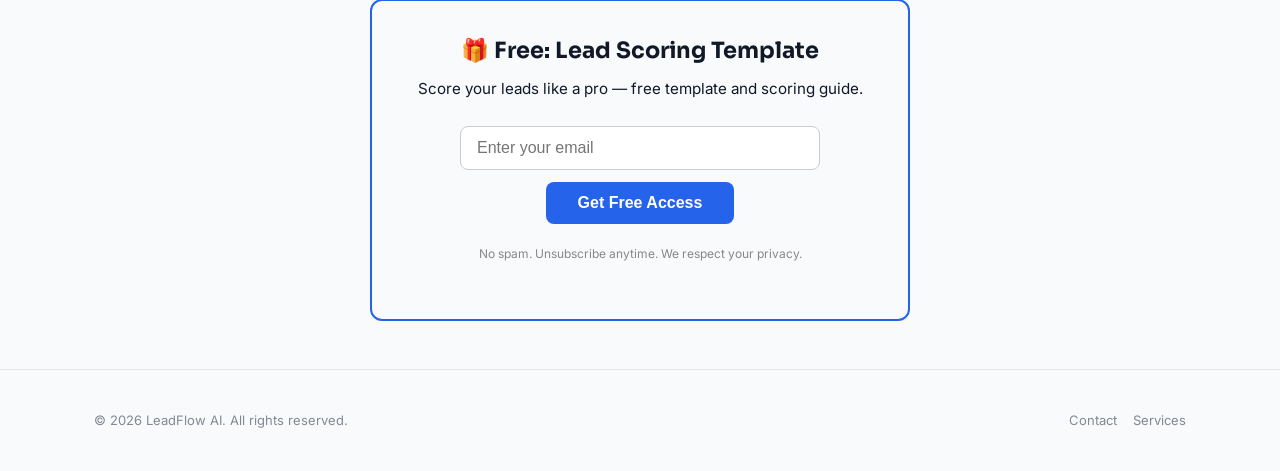
==== commit 596361ea: "Deploy theleadflowhq.com — ASI Network site update" ====
--- a/index.html
+++ b/index.html
@@ -16,6 +16,17 @@
   <link rel="preconnect" href="https://fonts.gstatic.com" crossorigin>
   <link href="https://fonts.googleapis.com/css2?family=Sora:wght@400;500;600;700;800&family=Inter:wght@400;500;600;700;800&family=IBM+Plex+Mono:wght@400;500;600;700;800&display=swap" rel="stylesheet">
   <link rel="stylesheet" href="./styles.css">
+<script type="application/ld+json">
+{
+  "@context": "https://schema.org",
+  "@type": "Organization",
+  "name": "LeadFlow AI",
+  "description": "AI lead generation, scoring, and nurture automation for B2B companies.",
+  "url": "https://theleadflowhq.com",
+  "email": "hello@theleadflowhq.com"
+}
+</script>
+<link rel="canonical" href="https://theleadflowhq.com/">
 </head>
 <body data-business-id="b14">
   <header class="site-header">
@@ -172,6 +183,18 @@
       <a href="./offer.html" class="btn btn-primary">Get Your Lead Audit</a>
     </div>
   </section>
+  
+  <!-- Lead Capture -->
+  <section class="lead-capture" id="free-resource">
+    <h3>🎁 Free: Lead Scoring Template</h3>
+    <p>Score your leads like a pro — free template and scoring guide.</p>
+    <form action="#" method="POST" id="lead-form">
+      <input type="email" name="email" placeholder="Enter your email" required aria-label="Email address">
+      <button type="submit">Get Free Access</button>
+      <p class="privacy-note">No spam. Unsubscribe anytime. We respect your privacy.</p>
+    </form>
+  </section>
+
   <footer class="site-footer">
     <div class="container">
       <div class="footer-content">
@@ -191,5 +214,27 @@
     if(window.ASI_ANALYTICS_URL){try{navigator.sendBeacon(window.ASI_ANALYTICS_URL,JSON.stringify({business_id:bid,page:page,referrer:document.referrer||'direct',timestamp:new Date().toISOString(),ua:navigator.userAgent}));}catch(e){}}
   })();
   </script>
+
+<script>
+// Lead capture — stores submissions locally until email service is connected
+document.addEventListener('DOMContentLoaded', function() {
+  var form = document.getElementById('lead-form');
+  if (form) {
+    form.addEventListener('submit', function(e) {
+      e.preventDefault();
+      var email = form.querySelector('input[type="email"]').value;
+      if (!email) return;
+      // Store locally (will be replaced with real email API endpoint)
+      var leads = JSON.parse(localStorage.getItem('asi_leads') || '[]');
+      leads.push({ email: email, timestamp: new Date().toISOString(), source: window.location.hostname });
+      localStorage.setItem('asi_leads', JSON.stringify(leads));
+      // Show success
+      var section = form.closest('.lead-capture');
+      section.innerHTML = '<h3>✅ You\'re in!</h3><p>Check your inbox for your free resource.</p>';
+    });
+  }
+});
+</script>
+
 </body>
 </html>
--- a/styles.css
+++ b/styles.css
@@ -174,3 +174,58 @@
   .nav-links a{padding:6px 10px;font-size:13px;}
   .footer-content{flex-direction:column;text-align:center;}
 }
+
+/* ── Lead Capture ── */
+.lead-capture {
+  background: var(--surface, #f8f9fa);
+  border: 2px solid var(--primary, #2563eb);
+  border-radius: 12px;
+  padding: 2rem;
+  margin: 3rem auto;
+  max-width: 540px;
+  text-align: center;
+}
+.lead-capture h3 {
+  font-family: var(--display, sans-serif);
+  color: var(--ink, #1a1a2e);
+  margin-bottom: 0.5rem;
+  font-size: 1.4rem;
+}
+.lead-capture p {
+  color: var(--ink, #333);
+  margin-bottom: 1.5rem;
+  font-size: 0.95rem;
+}
+.lead-capture form {
+  display: flex;
+  flex-direction: column;
+  gap: 0.75rem;
+  align-items: center;
+}
+.lead-capture input[type="email"] {
+  width: 100%;
+  max-width: 360px;
+  padding: 0.75rem 1rem;
+  border: 1px solid #ccc;
+  border-radius: 8px;
+  font-size: 1rem;
+}
+.lead-capture button {
+  background: var(--primary, #2563eb);
+  color: #fff;
+  border: none;
+  padding: 0.75rem 2rem;
+  border-radius: 8px;
+  font-size: 1rem;
+  font-weight: 600;
+  cursor: pointer;
+  transition: opacity 0.2s;
+}
+.lead-capture button:hover {
+  opacity: 0.9;
+}
+.lead-capture .privacy-note {
+  font-size: 0.75rem;
+  color: #888;
+  margin-top: 0.5rem;
+}
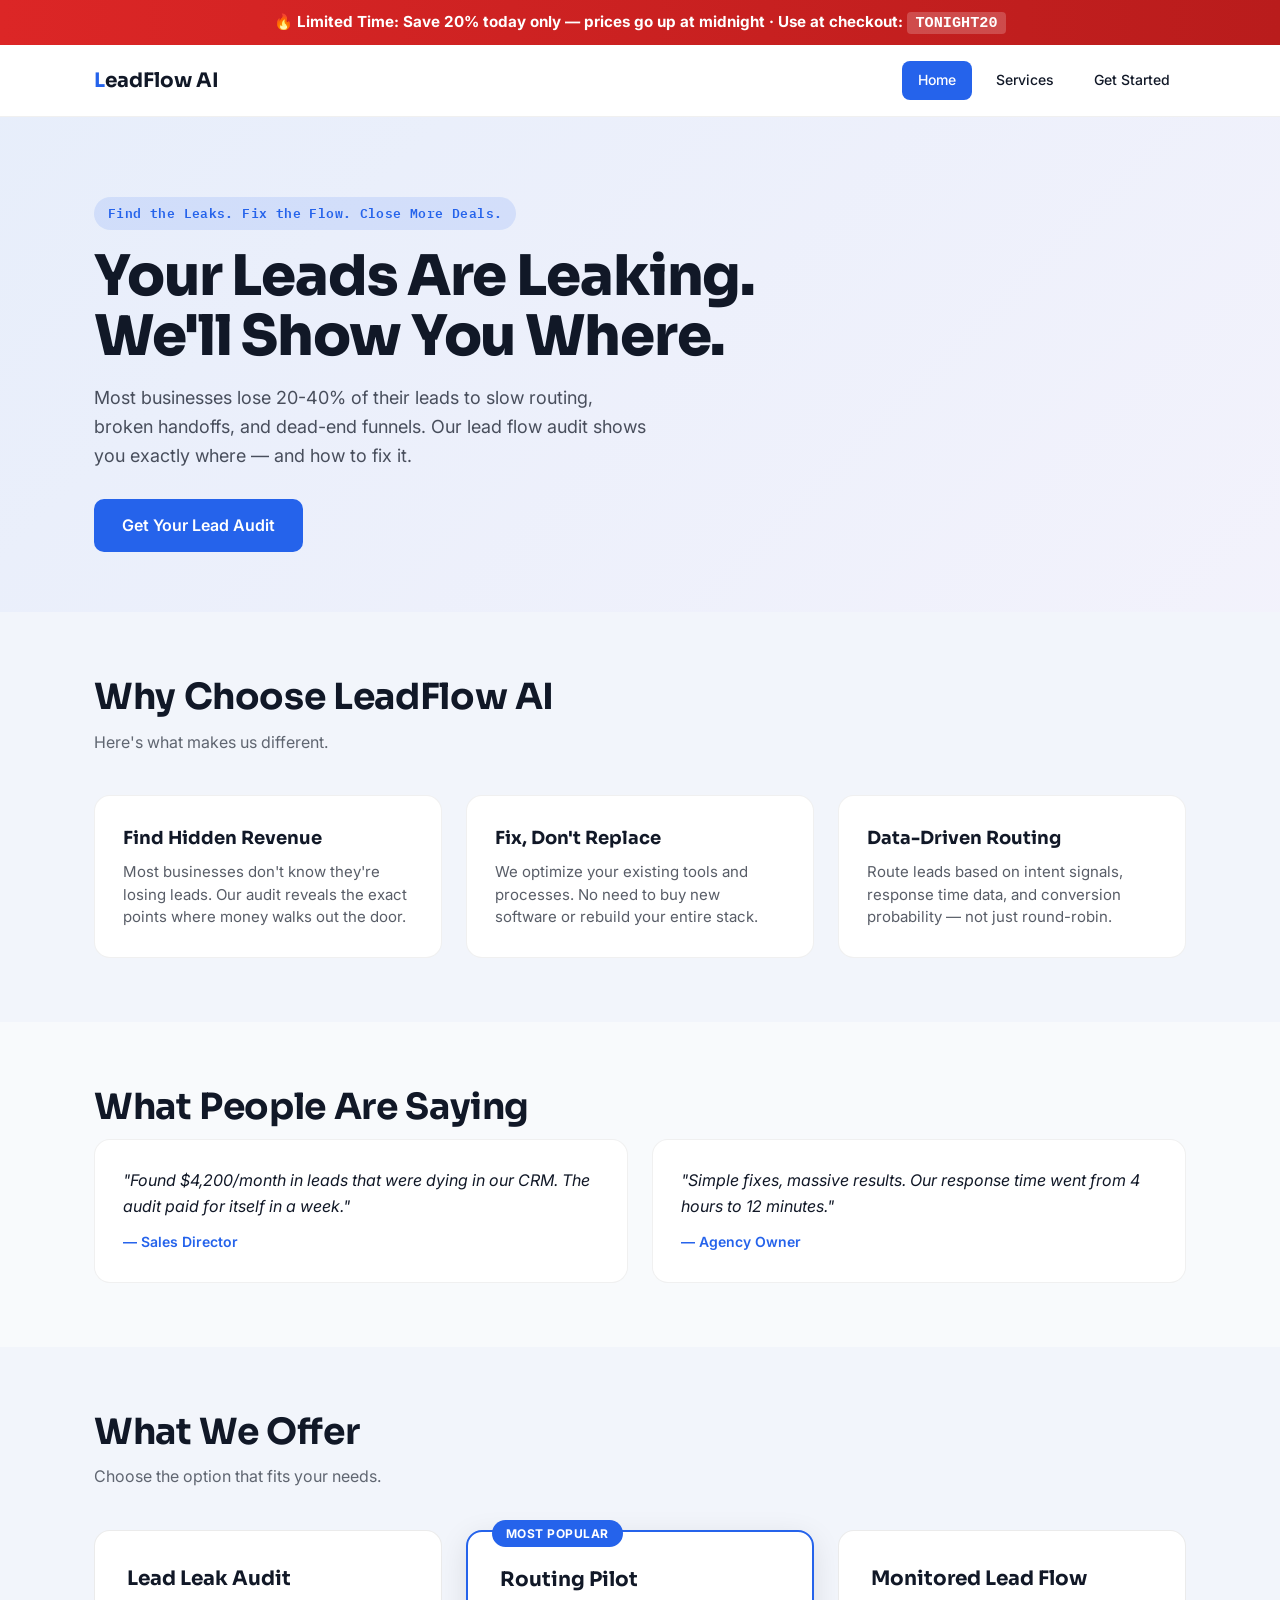
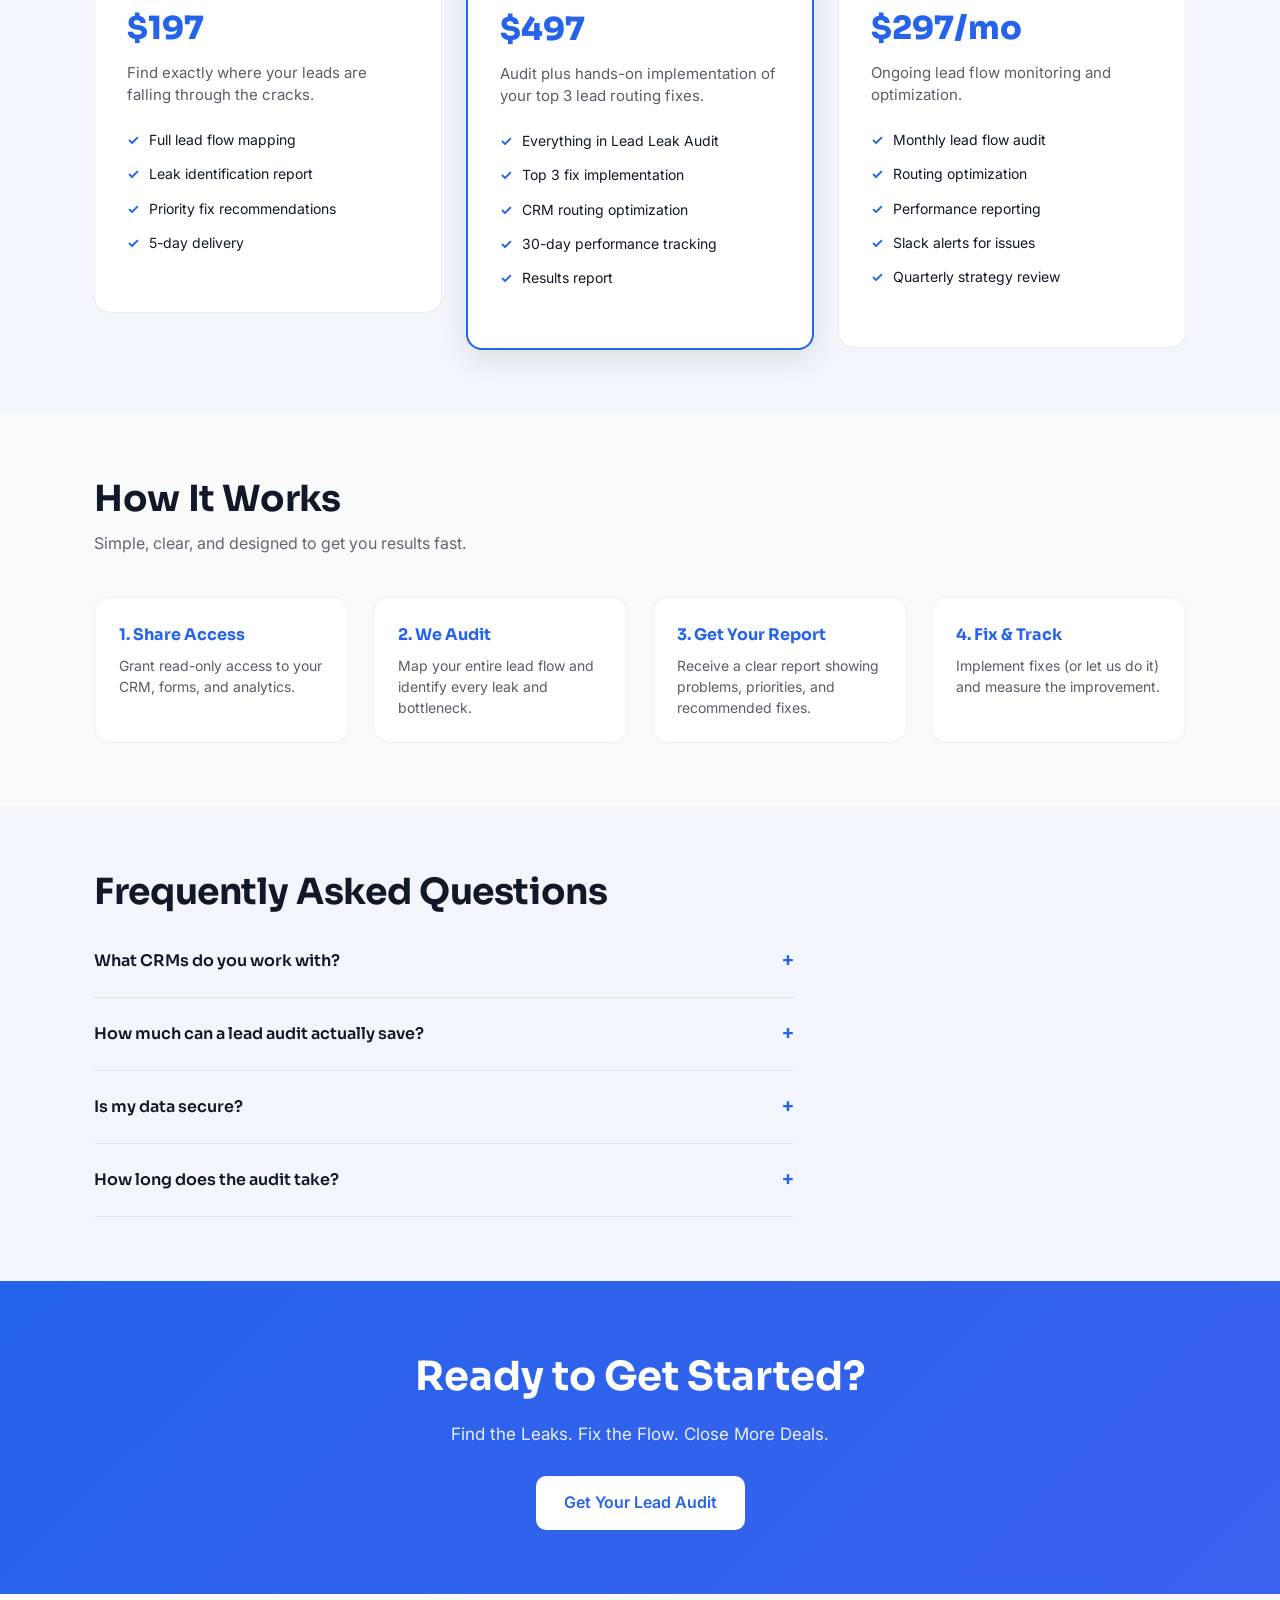
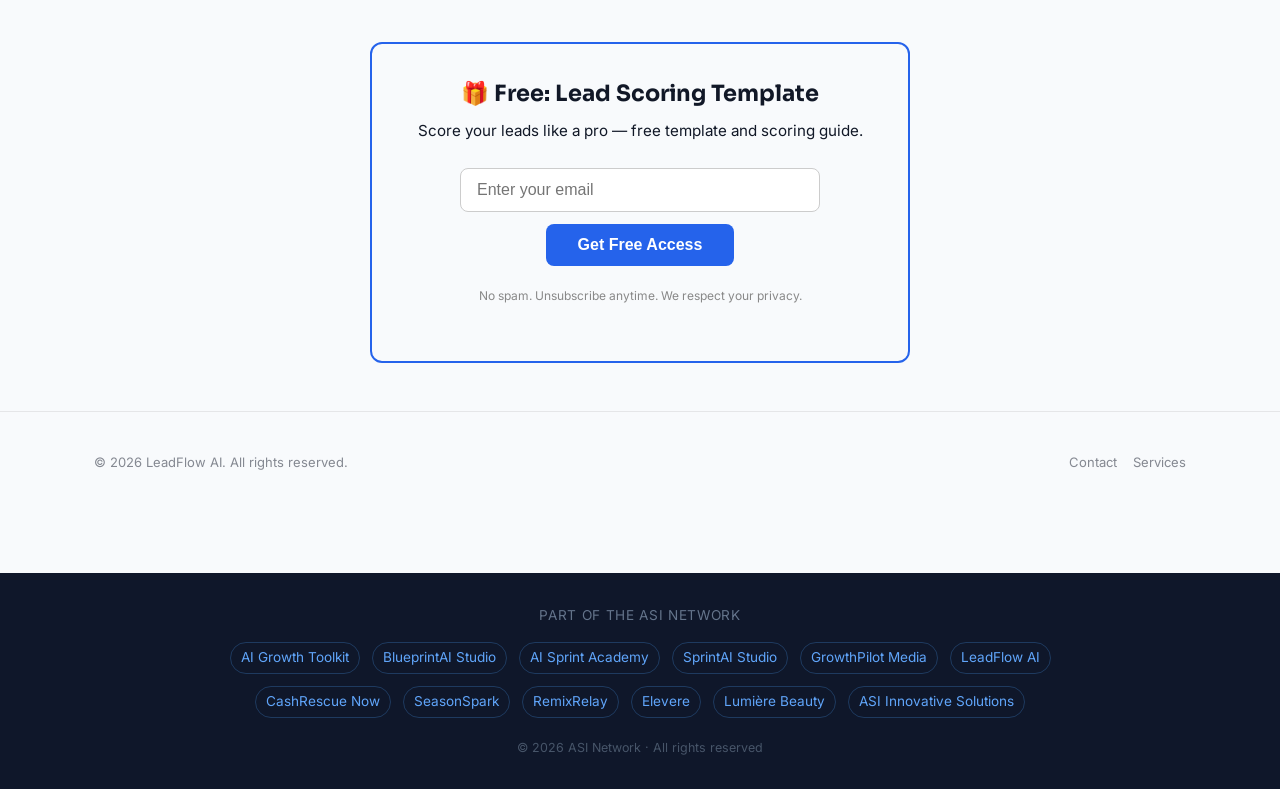
==== commit 1643630e: "Midnight sprint: urgency + network links [19:20Z]" ====
--- a/index.html
+++ b/index.html
@@ -1,4 +1,6 @@
-<!DOCTYPE html>
+<div style="background:linear-gradient(90deg,#dc2626,#b91c1c);color:white;text-align:center;padding:10px 20px;font-weight:700;font-size:0.95rem;position:sticky;top:0;z-index:9999;">
+  🔥 Limited Time: Save 20% today only — prices go up at midnight · Use at checkout: <span style="background:rgba(255,255,255,0.2);padding:2px 8px;border-radius:4px;font-family:monospace;">TONIGHT20</span>
+</div><!DOCTYPE html>
 <html lang="en">
 <head>
   <meta charset="utf-8">
@@ -236,5 +238,26 @@
 });
 </script>
 
+
+
+<div class="asi-network-footer" style="background:#0f172a;color:#94a3b8;padding:32px 20px;margin-top:60px;text-align:center;">
+  <p style="font-size:0.85rem;margin-bottom:16px;color:#64748b;letter-spacing:0.05em;text-transform:uppercase;">Part of the ASI Network</p>
+  <div style="display:flex;flex-wrap:wrap;justify-content:center;gap:12px;max-width:900px;margin:0 auto;">
+    <a href="https://growthkithq.com" style="color:#60a5fa;text-decoration:none;font-size:0.85rem;padding:4px 10px;border:1px solid #1e3a5f;border-radius:20px;">AI Growth Toolkit</a>
+    <a href="https://blueprintaistudios.com" style="color:#60a5fa;text-decoration:none;font-size:0.85rem;padding:4px 10px;border:1px solid #1e3a5f;border-radius:20px;">BlueprintAI Studio</a>
+    <a href="https://aisprintacademy.com" style="color:#60a5fa;text-decoration:none;font-size:0.85rem;padding:4px 10px;border:1px solid #1e3a5f;border-radius:20px;">AI Sprint Academy</a>
+    <a href="https://sprintaistudios.com" style="color:#60a5fa;text-decoration:none;font-size:0.85rem;padding:4px 10px;border:1px solid #1e3a5f;border-radius:20px;">SprintAI Studio</a>
+    <a href="https://thegrowthpilothq.com" style="color:#60a5fa;text-decoration:none;font-size:0.85rem;padding:4px 10px;border:1px solid #1e3a5f;border-radius:20px;">GrowthPilot Media</a>
+    <a href="https://theleadflowhq.com" style="color:#60a5fa;text-decoration:none;font-size:0.85rem;padding:4px 10px;border:1px solid #1e3a5f;border-radius:20px;">LeadFlow AI</a>
+    <a href="https://thecashrescue.com" style="color:#60a5fa;text-decoration:none;font-size:0.85rem;padding:4px 10px;border:1px solid #1e3a5f;border-radius:20px;">CashRescue Now</a>
+    <a href="https://myseasonalspark.com" style="color:#60a5fa;text-decoration:none;font-size:0.85rem;padding:4px 10px;border:1px solid #1e3a5f;border-radius:20px;">SeasonSpark</a>
+    <a href="https://vfaistudios.com" style="color:#60a5fa;text-decoration:none;font-size:0.85rem;padding:4px 10px;border:1px solid #1e3a5f;border-radius:20px;">RemixRelay</a>
+    <a href="https://elevstyle.com" style="color:#60a5fa;text-decoration:none;font-size:0.85rem;padding:4px 10px;border:1px solid #1e3a5f;border-radius:20px;">Elevere</a>
+    <a href="https://lumiereglowco.com" style="color:#60a5fa;text-decoration:none;font-size:0.85rem;padding:4px 10px;border:1px solid #1e3a5f;border-radius:20px;">Lumière Beauty</a>
+    <a href="https://asiinnovativesolutions.com" style="color:#60a5fa;text-decoration:none;font-size:0.85rem;padding:4px 10px;border:1px solid #1e3a5f;border-radius:20px;">ASI Innovative Solutions</a>
+  </div>
+  <p style="font-size:0.78rem;margin-top:20px;color:#475569;">© 2026 ASI Network · All rights reserved</p>
+</div>
+
 </body>
 </html>
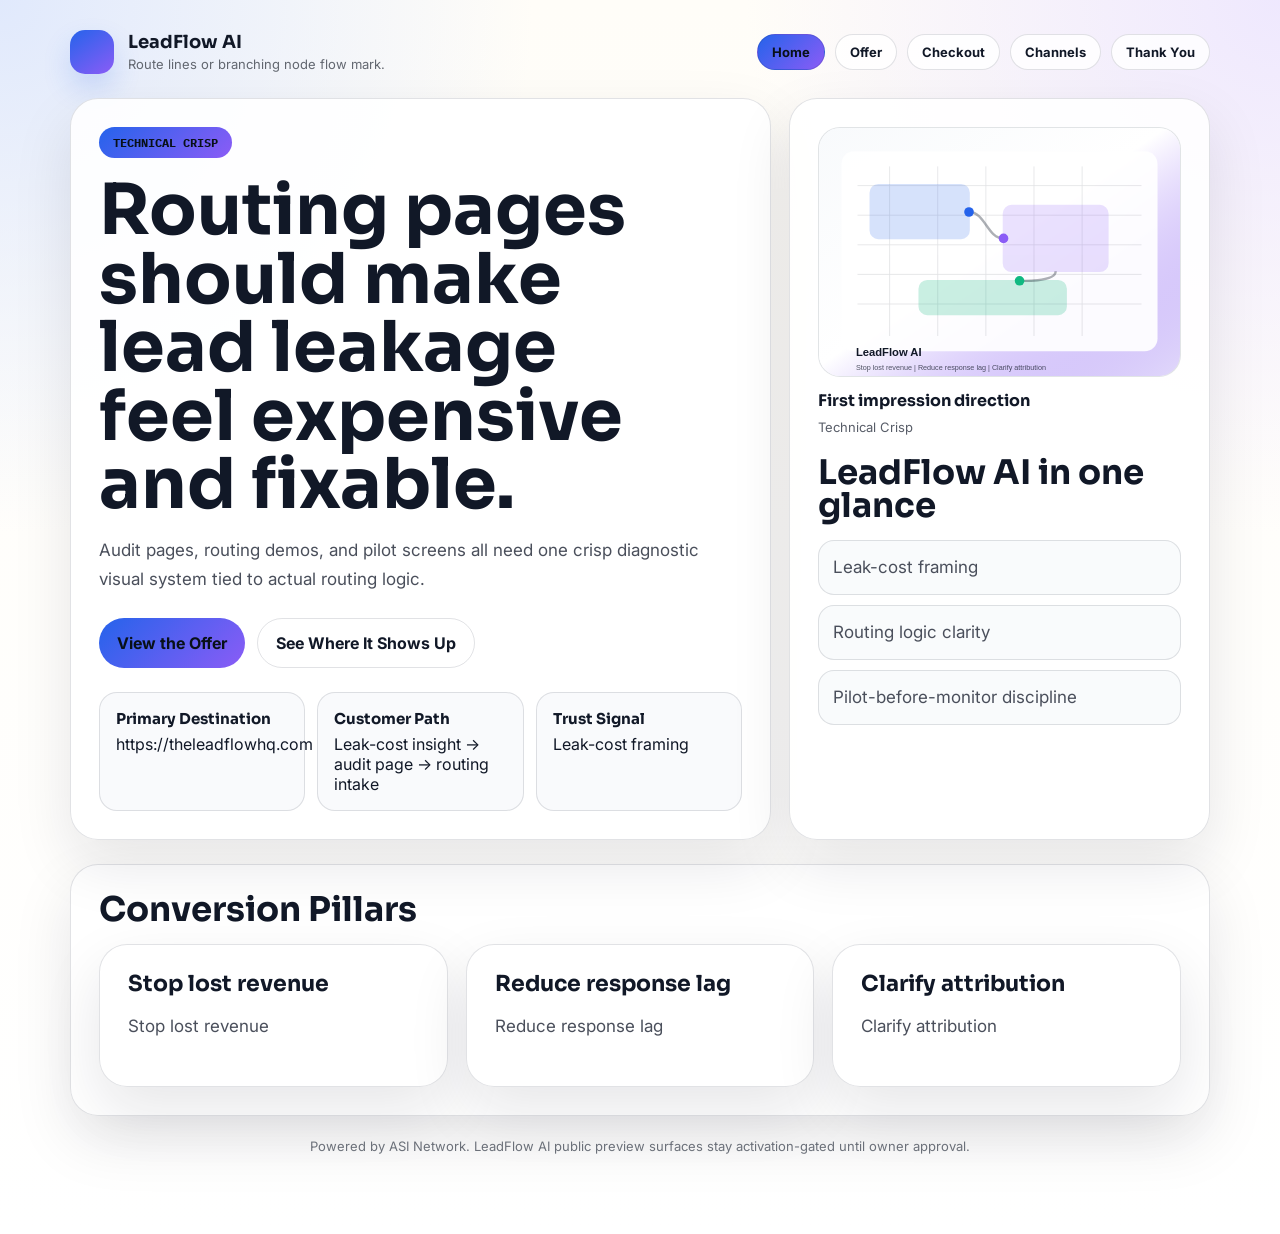
==== commit 99726afb: "Deploy theleadflowhq.com — ASI Network site update" ====
--- a/index.html
+++ b/index.html
@@ -1,263 +1,78 @@
-<div style="background:linear-gradient(90deg,#dc2626,#b91c1c);color:white;text-align:center;padding:10px 20px;font-weight:700;font-size:0.95rem;position:sticky;top:0;z-index:9999;">
-  🔥 Limited Time: Save 20% today only — prices go up at midnight · Use at checkout: <span style="background:rgba(255,255,255,0.2);padding:2px 8px;border-radius:4px;font-family:monospace;">TONIGHT20</span>
-</div><!DOCTYPE html>
-<html lang="en">
+<!doctype html>
+<html>
 <head>
-  <meta charset="utf-8">
-  <meta name="viewport" content="width=device-width, initial-scale=1">
-  <title>Home | LeadFlow AI</title>
-  <meta name="description" content="Lead routing audits and optimization services. We find where your leads are falling through the cracks and build systems to route them faster to close.">
-  <meta property="og:title" content="Home | LeadFlow AI">
-  <meta property="og:description" content="Lead routing audits and optimization services. We find where your leads are falling through the cracks and build systems to route them faster to close.">
-  <meta property="og:type" content="website">
-  <meta property="og:url" content="https://theleadflowhq.com/">
-  <meta name="twitter:card" content="summary">
-  <meta name="twitter:title" content="Home | LeadFlow AI">
-  <meta name="twitter:description" content="Lead routing audits and optimization services. We find where your leads are falling through the cracks and build systems to route them faster to close.">
-  <link rel="preconnect" href="https://fonts.googleapis.com">
-  <link rel="preconnect" href="https://fonts.gstatic.com" crossorigin>
-  <link href="https://fonts.googleapis.com/css2?family=Sora:wght@400;500;600;700;800&family=Inter:wght@400;500;600;700;800&family=IBM+Plex+Mono:wght@400;500;600;700;800&display=swap" rel="stylesheet">
-  <link rel="stylesheet" href="./styles.css">
-<script type="application/ld+json">
-{
-  "@context": "https://schema.org",
-  "@type": "Organization",
-  "name": "LeadFlow AI",
-  "description": "AI lead generation, scoring, and nurture automation for B2B companies.",
-  "url": "https://theleadflowhq.com",
-  "email": "hello@theleadflowhq.com"
-}
-</script>
-<link rel="canonical" href="https://theleadflowhq.com/">
+  <meta charset="utf-8" />
+  <meta name="viewport" content="width=device-width, initial-scale=1" />
+  <title>LeadFlow AI | Home</title>
+  <link rel="preconnect" href="https://fonts.googleapis.com" /><link rel="preconnect" href="https://fonts.gstatic.com" crossorigin /><link href="https://fonts.googleapis.com/css2?family=Sora:wght@400;500;600;700;800&family=Inter:wght@400;500;600;700;800&family=IBM+Plex+Mono:wght@400;500;600;700;800&display=swap" rel="stylesheet" />
+  <link rel="stylesheet" href="./styles.css" />
 </head>
-<body data-business-id="b14">
-  <header class="site-header">
-    <div class="container">
-      <a href="./index.html" class="logo"><span>L</span>eadFlow AI</a>
-      <nav class="nav-links">
-    <a href="./index.html" class="active">Home</a>
-    <a href="./offer.html">Services</a>
-    <a href="./checkout.html">Get Started</a>
+<body class="mode-technical">
+  <main class="page">
+    <header class="header">
+      <a class="brand" href="./index.html">
+        <span class="brand-mark"></span>
+        <span class="brand-copy">
+          <strong>LeadFlow AI</strong>
+          <span>Route lines or branching node flow mark.</span>
+        </span>
+      </a>
+      <nav class="nav">
+        <a class='button primary' href='index.html'>Home</a>
+        <a class='button ghost' href='offer.html'>Offer</a>
+        <a class='button ghost' href='checkout.html'>Checkout</a>
+        <a class='button ghost' href='channels.html'>Channels</a>
+        <a class='button ghost' href='thank-you.html'>Thank You</a>
       </nav>
-    </div>
-  </header>
-  <section class="hero-section">
-    <div class="container">
-      <div class="hero-content">
-        <div class="hero-badge">Find the Leaks. Fix the Flow. Close More Deals.</div>
-        <h1>Your Leads Are Leaking. We&#x27;ll Show You Where.</h1>
-        <p>Most businesses lose 20-40% of their leads to slow routing, broken handoffs, and dead-end funnels. Our lead flow audit shows you exactly where — and how to fix it.</p>
-        <div class="btn-group">
-          <a href="./offer.html" class="btn btn-primary">Get Your Lead Audit</a>
+    </header>
+
+    <section class="hero">
+      <article class="hero-card">
+        <div class="eyebrow">Technical Crisp</div>
+        <h1>Routing pages should make lead leakage feel expensive and fixable.</h1>
+        <p>Audit pages, routing demos, and pilot screens all need one crisp diagnostic visual system tied to actual routing logic.</p>
+        <div class="actions">
+          <a class="button primary" href="./offer.html">View the Offer</a>
+          <a class="button ghost" href="./channels.html">See Where It Shows Up</a>
         </div>
+        <div class="meta">
+          <div class="meta-card">
+            <strong>Primary Destination</strong>
+            <span>https://theleadflowhq.com</span>
+          </div>
+          <div class="meta-card">
+            <strong>Customer Path</strong>
+            <span>Leak-cost insight -&gt; audit page -&gt; routing intake</span>
+          </div>
+
+          <div class="meta-card">
+            <strong>Trust Signal</strong>
+            <span>Leak-cost framing</span>
+          </div>
+        </div>
+      </article>
+      <aside class="visual-side">
+
+      <figure class="visual-board visual-technical">
+        <img class="visual-img" src="[data-uri]" alt="LeadFlow AI homepage visual system" loading="eager" />
+        <figcaption>
+          <strong>First impression direction</strong>
+          <span>Technical Crisp</span>
+        </figcaption>
+      </figure>
+
+        <h2>LeadFlow AI in one glance</h2>
+        <ul class="proof-points"><li>Leak-cost framing</li><li>Routing logic clarity</li><li>Pilot-before-monitor discipline</li></ul>
+      </aside>
+    </section>
+    <section class="panel" style="margin-top:24px;">
+      <h2>Conversion Pillars</h2>
+      <div class="grid-three" style="margin-top:18px;">
+        <article class='offer-card'><h3>Stop lost revenue</h3><p>Stop lost revenue</p></article><article class='offer-card'><h3>Reduce response lag</h3><p>Reduce response lag</p></article><article class='offer-card'><h3>Clarify attribution</h3><p>Clarify attribution</p></article>
       </div>
-    </div>
-  </section>
-  <section class="section section-alt">
-    <div class="container">
-      <h2 class="section-title">Why Choose LeadFlow AI</h2>
-      <p class="section-subtitle">Here's what makes us different.</p>
-      <div class="features-grid">
-        <div class="feature-card">
-          <h3>Find Hidden Revenue</h3>
-          <p>Most businesses don&#x27;t know they&#x27;re losing leads. Our audit reveals the exact points where money walks out the door.</p>
-        </div>
-        <div class="feature-card">
-          <h3>Fix, Don&#x27;t Replace</h3>
-          <p>We optimize your existing tools and processes. No need to buy new software or rebuild your entire stack.</p>
-        </div>
-        <div class="feature-card">
-          <h3>Data-Driven Routing</h3>
-          <p>Route leads based on intent signals, response time data, and conversion probability — not just round-robin.</p>
-        </div>
-      </div>
-    </div>
-  </section>
-  <section class="section">
-    <div class="container">
-      <h2 class="section-title">What People Are Saying</h2>
-      <div class="proof-grid">
-        <div class="proof-card">
-          <blockquote>"Found $4,200/month in leads that were dying in our CRM. The audit paid for itself in a week."</blockquote>
-          <cite>— Sales Director</cite>
-        </div>
-        <div class="proof-card">
-          <blockquote>"Simple fixes, massive results. Our response time went from 4 hours to 12 minutes."</blockquote>
-          <cite>— Agency Owner</cite>
-        </div>
-      </div>
-    </div>
-  </section>
-  <section class="section  section-alt">
-    <div class="container">
-      <h2 class="section-title">What We Offer</h2>
-      <p class="section-subtitle">Choose the option that fits your needs.</p>
-      <div class="offers-grid">
-        <div class="offer-card">
-          <h3>Lead Leak Audit</h3>
-          <div class="offer-price">$197</div>
-          <p>Find exactly where your leads are falling through the cracks.</p>
-          <ul>
-          <li>Full lead flow mapping</li>
-          <li>Leak identification report</li>
-          <li>Priority fix recommendations</li>
-          <li>5-day delivery</li>
-          </ul>
-        </div>
-        <div class="offer-card featured">
-          <h3>Routing Pilot</h3>
-          <div class="offer-price">$497</div>
-          <p>Audit plus hands-on implementation of your top 3 lead routing fixes.</p>
-          <ul>
-          <li>Everything in Lead Leak Audit</li>
-          <li>Top 3 fix implementation</li>
-          <li>CRM routing optimization</li>
-          <li>30-day performance tracking</li>
-          <li>Results report</li>
-          </ul>
-        </div>
-        <div class="offer-card">
-          <h3>Monitored Lead Flow</h3>
-          <div class="offer-price">$297/mo</div>
-          <p>Ongoing lead flow monitoring and optimization.</p>
-          <ul>
-          <li>Monthly lead flow audit</li>
-          <li>Routing optimization</li>
-          <li>Performance reporting</li>
-          <li>Slack alerts for issues</li>
-          <li>Quarterly strategy review</li>
-          </ul>
-        </div>
-      </div>
-    </div>
-  </section>
-  <section class="section">
-    <div class="container">
-      <h2 class="section-title">How It Works</h2>
-      <p class="section-subtitle">Simple, clear, and designed to get you results fast.</p>
-      <div class="process-grid">
-        <div class="process-step">
-          <h3>1. Share Access</h3>
-          <p>Grant read-only access to your CRM, forms, and analytics.</p>
-        </div>
-        <div class="process-step">
-          <h3>2. We Audit</h3>
-          <p>Map your entire lead flow and identify every leak and bottleneck.</p>
-        </div>
-        <div class="process-step">
-          <h3>3. Get Your Report</h3>
-          <p>Receive a clear report showing problems, priorities, and recommended fixes.</p>
-        </div>
-        <div class="process-step">
-          <h3>4. Fix &amp; Track</h3>
-          <p>Implement fixes (or let us do it) and measure the improvement.</p>
-        </div>
-      </div>
-    </div>
-  </section>
-  <section class="section section-alt">
-    <div class="container">
-      <h2 class="section-title">Frequently Asked Questions</h2>
-      <div class="faq-list">
-        <details class="faq-item">
-          <summary>What CRMs do you work with?</summary>
-          <p>HubSpot, Salesforce, Pipedrive, Close, GoHighLevel, and most major CRMs. If you use something else, ask us.</p>
-        </details>
-        <details class="faq-item">
-          <summary>How much can a lead audit actually save?</summary>
-          <p>Most clients recover 15-30% more revenue from existing traffic. The exact amount depends on your current leak severity.</p>
-        </details>
-        <details class="faq-item">
-          <summary>Is my data secure?</summary>
-          <p>We use read-only access, encrypted connections, and delete all data after the engagement. NDA available upon request.</p>
-        </details>
-        <details class="faq-item">
-          <summary>How long does the audit take?</summary>
-          <p>5 business days from receiving access. Routing Pilot implementations take an additional 2-3 weeks.</p>
-        </details>
-      </div>
-    </div>
-  </section>
-  <section class="cta-section">
-    <div class="container">
-      <h2>Ready to Get Started?</h2>
-      <p>Find the Leaks. Fix the Flow. Close More Deals.</p>
-      <a href="./offer.html" class="btn btn-primary">Get Your Lead Audit</a>
-    </div>
-  </section>
-  
-  <!-- Lead Capture -->
-  <section class="lead-capture" id="free-resource">
-    <h3>🎁 Free: Lead Scoring Template</h3>
-    <p>Score your leads like a pro — free template and scoring guide.</p>
-    <form action="#" method="POST" id="lead-form">
-      <input type="email" name="email" placeholder="Enter your email" required aria-label="Email address">
-      <button type="submit">Get Free Access</button>
-      <p class="privacy-note">No spam. Unsubscribe anytime. We respect your privacy.</p>
-    </form>
-  </section>
+    </section>
 
-  <footer class="site-footer">
-    <div class="container">
-      <div class="footer-content">
-        <p>&copy; 2026 LeadFlow AI. All rights reserved.</p>
-        <div class="footer-links">
-          <a href="mailto:support@theleadflowhq.com">Contact</a>
-          <a href="./offer.html">Services</a>
-        </div>
-      </div>
-    </div>
-  </footer>
-  <script>
-  (function(){
-    var bid='b14',page=location.pathname.split('/').pop()||'index.html';
-    var key='asi_pv_'+bid;
-    try{var d=JSON.parse(localStorage.getItem(key)||'{}');d[page]=(d[page]||0)+1;d._total=(d._total||0)+1;d._last=new Date().toISOString();d._ref=document.referrer||'direct';localStorage.setItem(key,JSON.stringify(d));}catch(e){}
-    if(window.ASI_ANALYTICS_URL){try{navigator.sendBeacon(window.ASI_ANALYTICS_URL,JSON.stringify({business_id:bid,page:page,referrer:document.referrer||'direct',timestamp:new Date().toISOString(),ua:navigator.userAgent}));}catch(e){}}
-  })();
-  </script>
-
-<script>
-// Lead capture — stores submissions locally until email service is connected
-document.addEventListener('DOMContentLoaded', function() {
-  var form = document.getElementById('lead-form');
-  if (form) {
-    form.addEventListener('submit', function(e) {
-      e.preventDefault();
-      var email = form.querySelector('input[type="email"]').value;
-      if (!email) return;
-      // Store locally (will be replaced with real email API endpoint)
-      var leads = JSON.parse(localStorage.getItem('asi_leads') || '[]');
-      leads.push({ email: email, timestamp: new Date().toISOString(), source: window.location.hostname });
-      localStorage.setItem('asi_leads', JSON.stringify(leads));
-      // Show success
-      var section = form.closest('.lead-capture');
-      section.innerHTML = '<h3>✅ You\'re in!</h3><p>Check your inbox for your free resource.</p>';
-    });
-  }
-});
-</script>
-
-
-
-<div class="asi-network-footer" style="background:#0f172a;color:#94a3b8;padding:32px 20px;margin-top:60px;text-align:center;">
-  <p style="font-size:0.85rem;margin-bottom:16px;color:#64748b;letter-spacing:0.05em;text-transform:uppercase;">Part of the ASI Network</p>
-  <div style="display:flex;flex-wrap:wrap;justify-content:center;gap:12px;max-width:900px;margin:0 auto;">
-    <a href="https://growthkithq.com" style="color:#60a5fa;text-decoration:none;font-size:0.85rem;padding:4px 10px;border:1px solid #1e3a5f;border-radius:20px;">AI Growth Toolkit</a>
-    <a href="https://blueprintaistudios.com" style="color:#60a5fa;text-decoration:none;font-size:0.85rem;padding:4px 10px;border:1px solid #1e3a5f;border-radius:20px;">BlueprintAI Studio</a>
-    <a href="https://aisprintacademy.com" style="color:#60a5fa;text-decoration:none;font-size:0.85rem;padding:4px 10px;border:1px solid #1e3a5f;border-radius:20px;">AI Sprint Academy</a>
-    <a href="https://sprintaistudios.com" style="color:#60a5fa;text-decoration:none;font-size:0.85rem;padding:4px 10px;border:1px solid #1e3a5f;border-radius:20px;">SprintAI Studio</a>
-    <a href="https://thegrowthpilothq.com" style="color:#60a5fa;text-decoration:none;font-size:0.85rem;padding:4px 10px;border:1px solid #1e3a5f;border-radius:20px;">GrowthPilot Media</a>
-    <a href="https://theleadflowhq.com" style="color:#60a5fa;text-decoration:none;font-size:0.85rem;padding:4px 10px;border:1px solid #1e3a5f;border-radius:20px;">LeadFlow AI</a>
-    <a href="https://thecashrescue.com" style="color:#60a5fa;text-decoration:none;font-size:0.85rem;padding:4px 10px;border:1px solid #1e3a5f;border-radius:20px;">CashRescue Now</a>
-    <a href="https://myseasonalspark.com" style="color:#60a5fa;text-decoration:none;font-size:0.85rem;padding:4px 10px;border:1px solid #1e3a5f;border-radius:20px;">SeasonSpark</a>
-    <a href="https://vfaistudios.com" style="color:#60a5fa;text-decoration:none;font-size:0.85rem;padding:4px 10px;border:1px solid #1e3a5f;border-radius:20px;">RemixRelay</a>
-    <a href="https://elevstyle.com" style="color:#60a5fa;text-decoration:none;font-size:0.85rem;padding:4px 10px;border:1px solid #1e3a5f;border-radius:20px;">Elevere</a>
-    <a href="https://lumiereglowco.com" style="color:#60a5fa;text-decoration:none;font-size:0.85rem;padding:4px 10px;border:1px solid #1e3a5f;border-radius:20px;">Lumière Beauty</a>
-    <a href="https://asiinnovativesolutions.com" style="color:#60a5fa;text-decoration:none;font-size:0.85rem;padding:4px 10px;border:1px solid #1e3a5f;border-radius:20px;">ASI Innovative Solutions</a>
-  </div>
-  <p style="font-size:0.78rem;margin-top:20px;color:#475569;">© 2026 ASI Network · All rights reserved</p>
-</div>
-
+    <div class="footer-note">Powered by ASI Network. LeadFlow AI public preview surfaces stay activation-gated until owner approval.</div>
+  </main>
 </body>
-</html>+</html>
--- a/styles.css
+++ b/styles.css
@@ -1,231 +1,122 @@
+
 :root {
   --primary: #2563EB;
   --secondary: #8B5CF6;
   --accent: #10B981;
   --ink: #111827;
   --surface: #F8FAFC;
-  --display: 'Sora', system-ui, sans-serif;
-  --body: 'Inter', system-ui, sans-serif;
-  --accent-font: 'IBM Plex Mono', system-ui, sans-serif;
+  --line: rgba(15, 23, 42, 0.12);
+  --display: 'Sora', 'Avenir Next', 'Segoe UI', sans-serif;
+  --body: 'Inter', 'Avenir Next', 'Segoe UI', sans-serif;
+  --accent-font: 'IBM Plex Mono', 'Avenir Next', 'Segoe UI', sans-serif;
 }
-*{box-sizing:border-box;margin:0;padding:0;}
-body{
-  font-family:var(--body);color:var(--ink);background:var(--surface);
-  line-height:1.6;-webkit-font-smoothing:antialiased;
+* { box-sizing: border-box; }
+body {
+  margin: 0;
+  font-family: var(--body);
+  color: var(--ink);
+  background:
+    radial-gradient(circle at 0% 0%, color-mix(in srgb, var(--primary) 14%, white), transparent 30%),
+    radial-gradient(circle at 100% 0%, color-mix(in srgb, var(--secondary) 14%, white), transparent 30%),
+    linear-gradient(180deg, #fffdf8, #ffffff);
 }
-a{color:var(--primary);text-decoration:none;}
-a:hover{text-decoration:underline;}
-img{max-width:100%;height:auto;}
-
-/* Layout */
-.container{max-width:1140px;margin:0 auto;padding:0 24px;}
-
-/* Header */
-.site-header{
-  padding:16px 0;border-bottom:1px solid rgba(0,0,0,0.06);
-  background:rgba(255,255,255,0.95);backdrop-filter:blur(10px);
-  position:sticky;top:0;z-index:100;
+body.mode-editorial {
+  background:
+    linear-gradient(180deg, color-mix(in srgb, var(--accent) 12%, white), transparent 26%),
+    repeating-linear-gradient(90deg, rgba(15,23,42,.035) 0, rgba(15,23,42,.035) 1px, transparent 1px, transparent 92px),
+    linear-gradient(180deg, #fffdf8, #ffffff);
 }
-.site-header .container{display:flex;align-items:center;justify-content:space-between;gap:16px;flex-wrap:wrap;}
-.logo{font-family:var(--display);font-size:20px;font-weight:700;color:var(--ink);text-decoration:none;}
-.logo:hover{text-decoration:none;}
-.logo span{color:var(--primary);}
-.nav-links{display:flex;gap:8px;align-items:center;flex-wrap:wrap;}
-.nav-links a{
-  padding:8px 16px;border-radius:8px;font-size:14px;font-weight:500;
-  color:var(--ink);text-decoration:none;transition:all .2s;
+body.mode-luxury {
+  background:
+    linear-gradient(180deg, color-mix(in srgb, var(--surface) 94%, white), #ffffff 70%),
+    linear-gradient(90deg, color-mix(in srgb, var(--primary) 8%, white), transparent);
 }
-.nav-links a:hover{background:rgba(0,0,0,0.04);text-decoration:none;}
-.nav-links a.active{background:var(--primary);color:#fff;}
-
-/* Hero */
-.hero-section{
-  padding:80px 0 60px;
-  background:linear-gradient(135deg,
-    color-mix(in srgb, var(--primary) 8%, var(--surface)),
-    color-mix(in srgb, var(--secondary) 5%, var(--surface)));
+body.mode-motion {
+  background:
+    linear-gradient(135deg, color-mix(in srgb, var(--primary) 12%, white) 0 24%, transparent 24% 100%),
+    linear-gradient(180deg, #fffdf8, #ffffff);
 }
-.hero-content{max-width:680px;}
-.hero-badge{
-  display:inline-block;padding:6px 14px;border-radius:100px;
-  background:color-mix(in srgb, var(--primary) 12%, transparent);
-  color:var(--primary);font-size:13px;font-weight:600;
-  font-family:var(--accent-font);letter-spacing:0.03em;margin-bottom:16px;
+body.mode-human {
+  background:
+    linear-gradient(180deg, color-mix(in srgb, var(--accent) 10%, white), transparent 28%),
+    linear-gradient(180deg, #fffdf8, #ffffff);
 }
-.hero-content h1{
-  font-family:var(--display);font-size:clamp(32px,5vw,56px);
-  font-weight:800;line-height:1.08;letter-spacing:-0.02em;margin-bottom:18px;color:var(--ink);
+body.mode-urgent {
+  background:
+    linear-gradient(180deg, color-mix(in srgb, var(--primary) 9%, white), transparent 28%),
+    linear-gradient(180deg, #f9fbff, #ffffff);
 }
-.hero-content p{font-size:18px;line-height:1.6;color:color-mix(in srgb,var(--ink) 75%,transparent);max-width:560px;margin-bottom:28px;}
-.btn{
-  display:inline-block;padding:14px 28px;border-radius:10px;
-  font-size:16px;font-weight:600;text-decoration:none;transition:all .2s;cursor:pointer;border:none;
+a { color: inherit; }
+.page { max-width: 1180px; margin: 0 auto; padding: 24px 20px 80px; }
+.header { display: flex; flex-wrap: wrap; align-items: center; justify-content: space-between; gap: 12px; padding: 6px 0 24px; }
+.brand { display: flex; align-items: center; gap: 14px; text-decoration: none; }
+.brand-mark { width: 44px; height: 44px; border-radius: 15px; background: linear-gradient(145deg, var(--primary), var(--secondary)); box-shadow: 0 14px 28px color-mix(in srgb, var(--primary) 18%, transparent); }
+.brand-copy strong { display: block; font-family: var(--display); font-size: 18px; line-height: 1; }
+.brand-copy span { display: block; margin-top: 5px; font-size: 13px; color: color-mix(in srgb, var(--ink) 66%, white); }
+.nav { display: flex; flex-wrap: wrap; gap: 10px; }
+.nav a { border: 1px solid var(--line); border-radius: 999px; padding: 9px 14px; text-decoration: none; font-size: 13px; background: rgba(255,255,255,0.84); }
+.hero,
+.grid-two,
+.grid-three,
+.offer-grid { display: grid; gap: 18px; }
+.hero { grid-template-columns: minmax(0, 1.25fr) minmax(280px, 0.75fr); align-items: stretch; }
+.grid-two { grid-template-columns: repeat(2, minmax(0, 1fr)); }
+.grid-three { grid-template-columns: repeat(3, minmax(0, 1fr)); }
+.offer-grid { grid-template-columns: repeat(auto-fit, minmax(240px, 1fr)); }
+.panel,
+.hero-card,
+.offer-card,
+.visual-side { border: 1px solid var(--line); border-radius: 28px; background: rgba(255,255,255,0.88); box-shadow: 0 24px 60px rgba(15,23,42,0.1); }
+.hero-card,
+.panel,
+.offer-card,
+.visual-side { padding: 28px; }
+.eyebrow { display: inline-flex; border-radius: 999px; padding: 8px 14px; background: linear-gradient(135deg, var(--primary), var(--secondary)); color: #081018; font-family: var(--accent-font); font-size: 12px; font-weight: 700; letter-spacing: 0; text-transform: uppercase; }
+h1, h2, h3 { margin: 0; font-family: var(--display); line-height: 0.98; letter-spacing: 0; }
+h1 { margin-top: 18px; font-size: clamp(40px, 7vw, 70px); max-width: 11ch; }
+h2 { font-size: clamp(24px, 4vw, 34px); }
+h3 { font-size: 22px; }
+p, li { color: color-mix(in srgb, var(--ink) 76%, white); line-height: 1.7; font-size: 17px; }
+.actions { display: flex; flex-wrap: wrap; gap: 12px; margin-top: 24px; }
+.button { display: inline-flex; align-items: center; justify-content: center; text-decoration: none; border-radius: 999px; padding: 14px 18px; font-weight: 700; }
+.button.primary { background: linear-gradient(135deg, var(--primary), var(--secondary)); color: #081018; }
+.button.ghost { border: 1px solid var(--line); }
+.meta { display: grid; gap: 12px; grid-template-columns: repeat(3, minmax(0, 1fr)); margin-top: 24px; }
+.meta-card { border-radius: 18px; padding: 16px; background: color-mix(in srgb, var(--surface) 92%, white); border: 1px solid var(--line); }
+.meta-card strong { display: block; font-family: var(--display); font-size: 15px; margin-bottom: 6px; }
+.price { display: inline-block; margin: 16px 0 12px; padding: 8px 12px; border-radius: 999px; background: color-mix(in srgb, var(--accent) 18%, white); font-family: var(--accent-font); font-size: 14px; font-weight: 700; letter-spacing: 0; text-transform: uppercase; }
+.micro { font-size: 13px; color: color-mix(in srgb, var(--ink) 64%, white); }
+.visual-side { display: grid; gap: 18px; align-content: start; }
+.visual-board { margin: 0; }
+.visual-img {
+  display: block;
+  width: 100%;
+  aspect-ratio: 1.45;
+  object-fit: cover;
+  border-radius: 22px;
+  border: 1px solid rgba(15, 23, 42, 0.1);
+  background: color-mix(in srgb, var(--surface) 90%, white);
 }
-.btn:hover{text-decoration:none;transform:translateY(-1px);box-shadow:0 4px 16px rgba(0,0,0,0.12);}
-.btn-primary{background:var(--primary);color:#fff;}
-.btn-secondary{background:transparent;color:var(--primary);border:2px solid var(--primary);}
-.btn-group{display:flex;gap:12px;flex-wrap:wrap;}
-
-/* Sections */
-.section{padding:64px 0;}
-.section-alt{background:color-mix(in srgb,var(--primary) 3%,var(--surface));}
-.section-title{
-  font-family:var(--display);font-size:clamp(24px,3.5vw,36px);
-  font-weight:700;line-height:1.15;letter-spacing:-0.01em;margin-bottom:12px;
+.visual-board figcaption {
+  display: grid;
+  gap: 5px;
+  margin-top: 12px;
+  color: color-mix(in srgb, var(--ink) 70%, white);
+  font-size: 13px;
+  line-height: 1.5;
 }
-.section-subtitle{font-size:16px;color:color-mix(in srgb,var(--ink) 65%,transparent);max-width:560px;margin-bottom:40px;}
-
-/* Feature grid */
-.features-grid{display:grid;grid-template-columns:repeat(auto-fit,minmax(300px,1fr));gap:24px;}
-.feature-card{
-  padding:28px;border-radius:16px;background:#fff;
-  border:1px solid rgba(0,0,0,0.06);transition:box-shadow .2s;
+.visual-board strong { color: var(--ink); font-family: var(--display); font-size: 16px; }
+.proof-points { display: grid; gap: 10px; margin-top: 0; padding-left: 0; list-style: none; }
+.proof-points li { margin: 0; padding: 12px 14px; border-radius: 16px; background: color-mix(in srgb, var(--surface) 90%, white); border: 1px solid var(--line); }
+ul { margin: 14px 0 0; padding-left: 20px; }
+li + li { margin-top: 7px; }
+.footer-note { margin-top: 22px; font-size: 13px; text-align: center; color: color-mix(in srgb, var(--ink) 62%, white); }
+@media (max-width: 960px) {
+  .hero, .grid-two, .grid-three, .meta { grid-template-columns: 1fr; }
+  h1 { max-width: none; }
 }
-.feature-card:hover{box-shadow:0 8px 30px rgba(0,0,0,0.08);}
-.feature-card h3{font-family:var(--display);font-size:18px;font-weight:700;margin-bottom:8px;}
-.feature-card p{font-size:15px;color:color-mix(in srgb,var(--ink) 70%,transparent);line-height:1.5;}
-
-/* Offer cards */
-.offers-grid{display:grid;grid-template-columns:repeat(auto-fit,minmax(280px,1fr));gap:24px;align-items:start;}
-.offer-card{
-  padding:32px;border-radius:16px;background:#fff;
-  border:1px solid rgba(0,0,0,0.08);position:relative;
+@media (max-width: 720px) {
+  .page { padding: 18px 16px 72px; }
+  .hero-card, .panel, .offer-card, .visual-side { padding: 22px; border-radius: 24px; }
+  .button { width: 100%; }
 }
-.offer-card.featured{border:2px solid var(--primary);box-shadow:0 8px 30px rgba(0,0,0,0.1);}
-.offer-card.featured::before{
-  content:'Most Popular';position:absolute;top:-12px;left:24px;
-  padding:4px 14px;border-radius:100px;background:var(--primary);color:#fff;
-  font-size:12px;font-weight:700;letter-spacing:0.04em;text-transform:uppercase;
-}
-.offer-card h3{font-family:var(--display);font-size:20px;font-weight:700;margin-bottom:4px;}
-.offer-price{font-size:32px;font-weight:800;color:var(--primary);font-family:var(--display);margin:8px 0;}
-.offer-card>p{font-size:15px;color:color-mix(in srgb,var(--ink) 70%,transparent);margin-bottom:16px;line-height:1.5;}
-.offer-card ul{list-style:none;margin-bottom:20px;}
-.offer-card ul li{padding:6px 0;font-size:14px;color:var(--ink);position:relative;padding-left:22px;}
-.offer-card ul li::before{content:'✓';position:absolute;left:0;color:var(--primary);font-weight:700;}
-.offer-card .btn{width:100%;text-align:center;}
-
-/* Process */
-.process-grid{display:grid;grid-template-columns:repeat(auto-fit,minmax(220px,1fr));gap:24px;counter-reset:process;}
-.process-step{padding:24px;border-radius:16px;background:#fff;border:1px solid rgba(0,0,0,0.06);}
-.process-step h3{font-family:var(--display);font-size:16px;font-weight:700;margin-bottom:8px;color:var(--primary);}
-.process-step p{font-size:14px;color:color-mix(in srgb,var(--ink) 70%,transparent);line-height:1.5;}
-
-/* FAQ */
-.faq-list{max-width:700px;}
-.faq-item{border-bottom:1px solid rgba(0,0,0,0.08);padding:20px 0;}
-.faq-item summary{
-  font-family:var(--display);font-size:16px;font-weight:600;cursor:pointer;
-  list-style:none;display:flex;justify-content:space-between;align-items:center;
-}
-.faq-item summary::after{content:'+';font-size:20px;color:var(--primary);transition:transform .2s;}
-.faq-item[open] summary::after{content:'−';}
-.faq-item p{margin-top:12px;font-size:15px;color:color-mix(in srgb,var(--ink) 75%,transparent);line-height:1.6;}
-
-/* Proof */
-.proof-grid{display:grid;grid-template-columns:repeat(auto-fit,minmax(300px,1fr));gap:24px;}
-.proof-card{padding:28px;border-radius:16px;background:#fff;border:1px solid rgba(0,0,0,0.06);}
-.proof-card blockquote{font-size:16px;font-style:italic;line-height:1.6;color:var(--ink);margin-bottom:12px;}
-.proof-card cite{font-size:14px;font-weight:600;color:var(--primary);font-style:normal;}
-
-/* CTA Footer */
-.cta-section{
-  padding:64px 0;text-align:center;
-  background:linear-gradient(135deg,var(--primary),color-mix(in srgb,var(--primary) 80%,var(--secondary)));
-  color:#fff;
-}
-.cta-section h2{font-family:var(--display);font-size:clamp(24px,4vw,40px);font-weight:700;margin-bottom:12px;color:#fff;}
-.cta-section p{font-size:17px;opacity:.9;margin-bottom:28px;max-width:500px;margin-left:auto;margin-right:auto;}
-.cta-section .btn-primary{background:#fff;color:var(--primary);}
-
-/* Footer */
-.site-footer{padding:40px 0;border-top:1px solid rgba(0,0,0,0.08);}
-.footer-content{display:flex;justify-content:space-between;align-items:center;flex-wrap:wrap;gap:16px;}
-.footer-content p{font-size:13px;color:color-mix(in srgb,var(--ink) 50%,transparent);}
-.footer-links{display:flex;gap:16px;}
-.footer-links a{font-size:13px;color:color-mix(in srgb,var(--ink) 50%,transparent);}
-.footer-links a:hover{color:var(--primary);}
-
-/* Network grid (B0 only) */
-.network-grid{display:grid;grid-template-columns:repeat(auto-fit,minmax(300px,1fr));gap:20px;}
-.network-card{
-  padding:24px;border-radius:16px;background:#fff;
-  border:1px solid rgba(0,0,0,0.06);transition:all .2s;
-}
-.network-card:hover{box-shadow:0 8px 30px rgba(0,0,0,0.08);transform:translateY(-2px);}
-.network-card h3{font-family:var(--display);font-size:17px;font-weight:700;margin-bottom:4px;}
-.network-card p{font-size:14px;color:color-mix(in srgb,var(--ink) 65%,transparent);margin-bottom:12px;}
-.network-card a{font-size:14px;font-weight:600;}
-
-/* Email capture */
-.email-form{display:flex;gap:10px;flex-wrap:wrap;max-width:460px;}
-.email-form input{
-  flex:1;min-width:200px;padding:12px 16px;border:2px solid rgba(0,0,0,0.1);
-  border-radius:10px;font-size:15px;font-family:var(--body);
-}
-.email-form input:focus{outline:none;border-color:var(--primary);}
-
-/* Responsive */
-@media(max-width:768px){
-  .hero-section{padding:48px 0 40px;}
-  .hero-content h1{font-size:28px;}
-  .features-grid,.offers-grid,.process-grid,.proof-grid,.network-grid{grid-template-columns:1fr;}
-  .nav-links{gap:4px;}
-  .nav-links a{padding:6px 10px;font-size:13px;}
-  .footer-content{flex-direction:column;text-align:center;}
-}
-
-/* ── Lead Capture ── */
-.lead-capture {
-  background: var(--surface, #f8f9fa);
-  border: 2px solid var(--primary, #2563eb);
-  border-radius: 12px;
-  padding: 2rem;
-  margin: 3rem auto;
-  max-width: 540px;
-  text-align: center;
-}
-.lead-capture h3 {
-  font-family: var(--display, sans-serif);
-  color: var(--ink, #1a1a2e);
-  margin-bottom: 0.5rem;
-  font-size: 1.4rem;
-}
-.lead-capture p {
-  color: var(--ink, #333);
-  margin-bottom: 1.5rem;
-  font-size: 0.95rem;
-}
-.lead-capture form {
-  display: flex;
-  flex-direction: column;
-  gap: 0.75rem;
-  align-items: center;
-}
-.lead-capture input[type="email"] {
-  width: 100%;
-  max-width: 360px;
-  padding: 0.75rem 1rem;
-  border: 1px solid #ccc;
-  border-radius: 8px;
-  font-size: 1rem;
-}
-.lead-capture button {
-  background: var(--primary, #2563eb);
-  color: #fff;
-  border: none;
-  padding: 0.75rem 2rem;
-  border-radius: 8px;
-  font-size: 1rem;
-  font-weight: 600;
-  cursor: pointer;
-  transition: opacity 0.2s;
-}
-.lead-capture button:hover {
-  opacity: 0.9;
-}
-.lead-capture .privacy-note {
-  font-size: 0.75rem;
-  color: #888;
-  margin-top: 0.5rem;
-}
